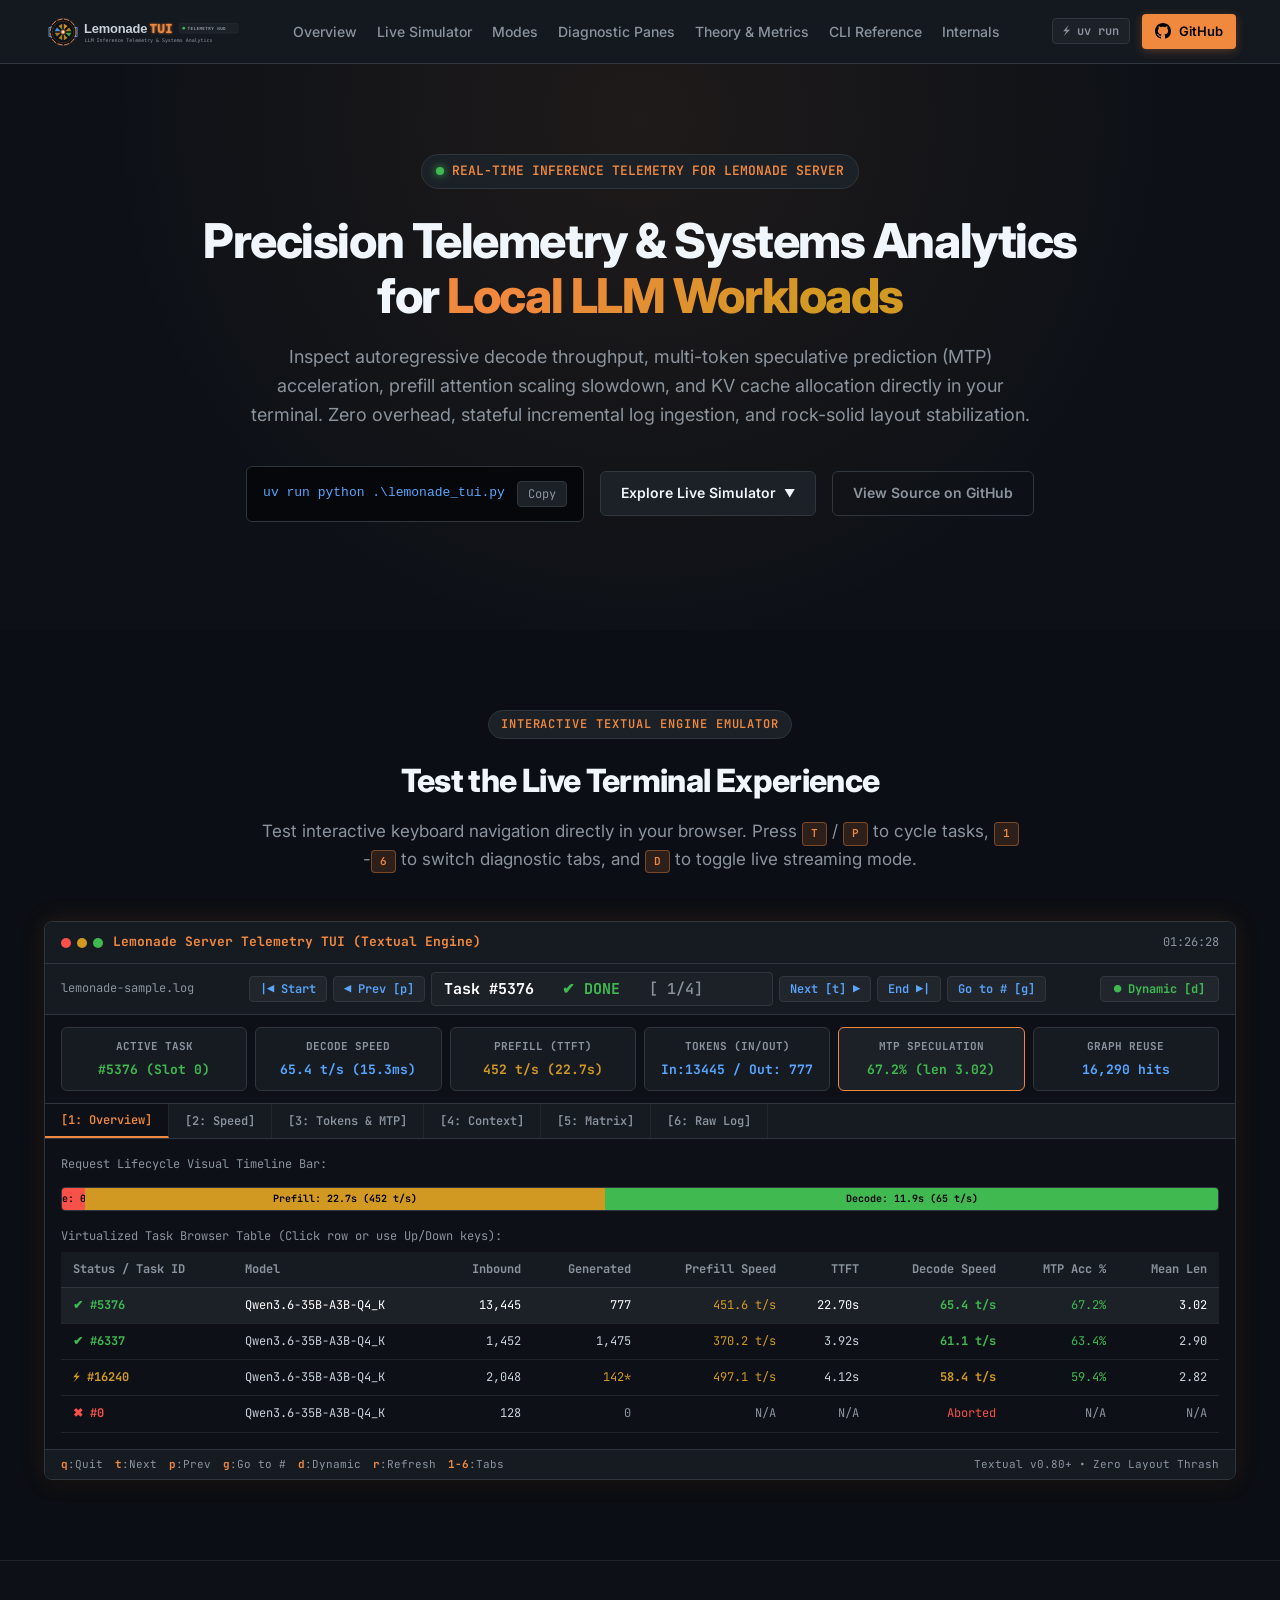
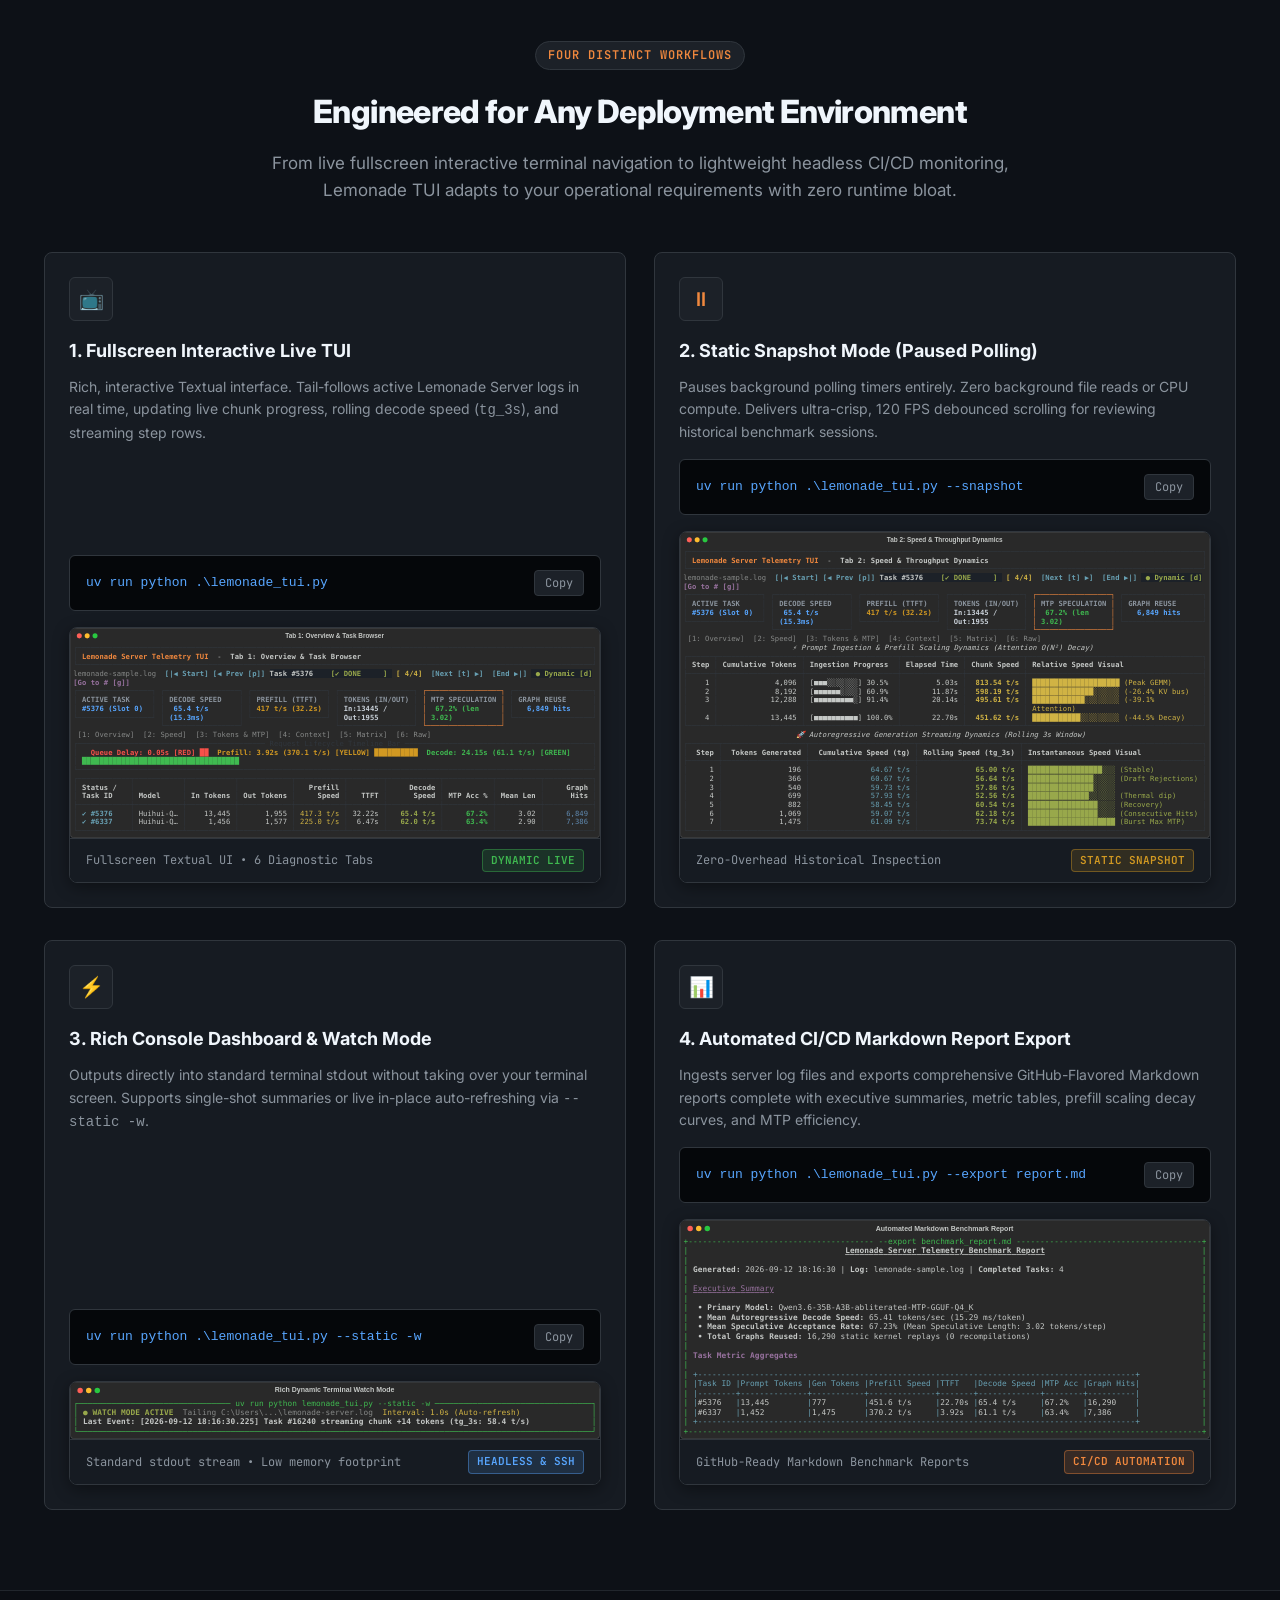
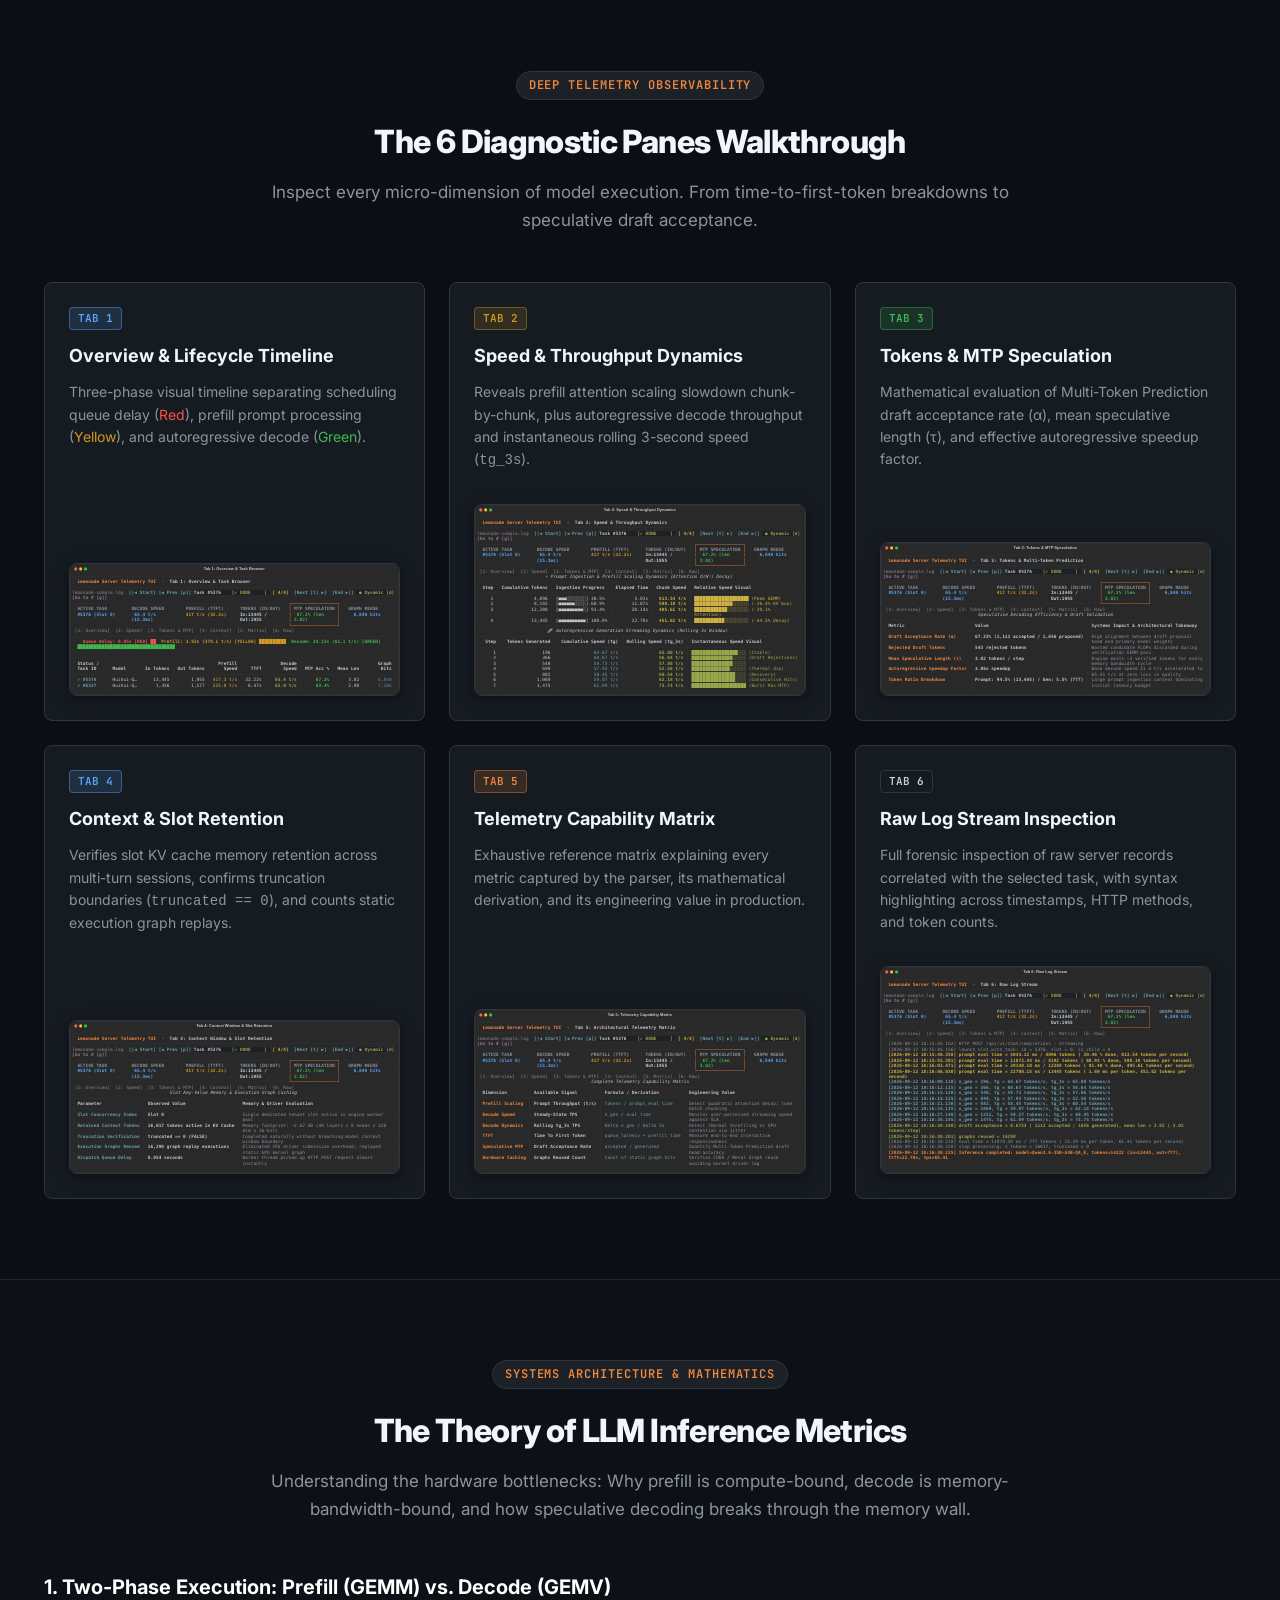
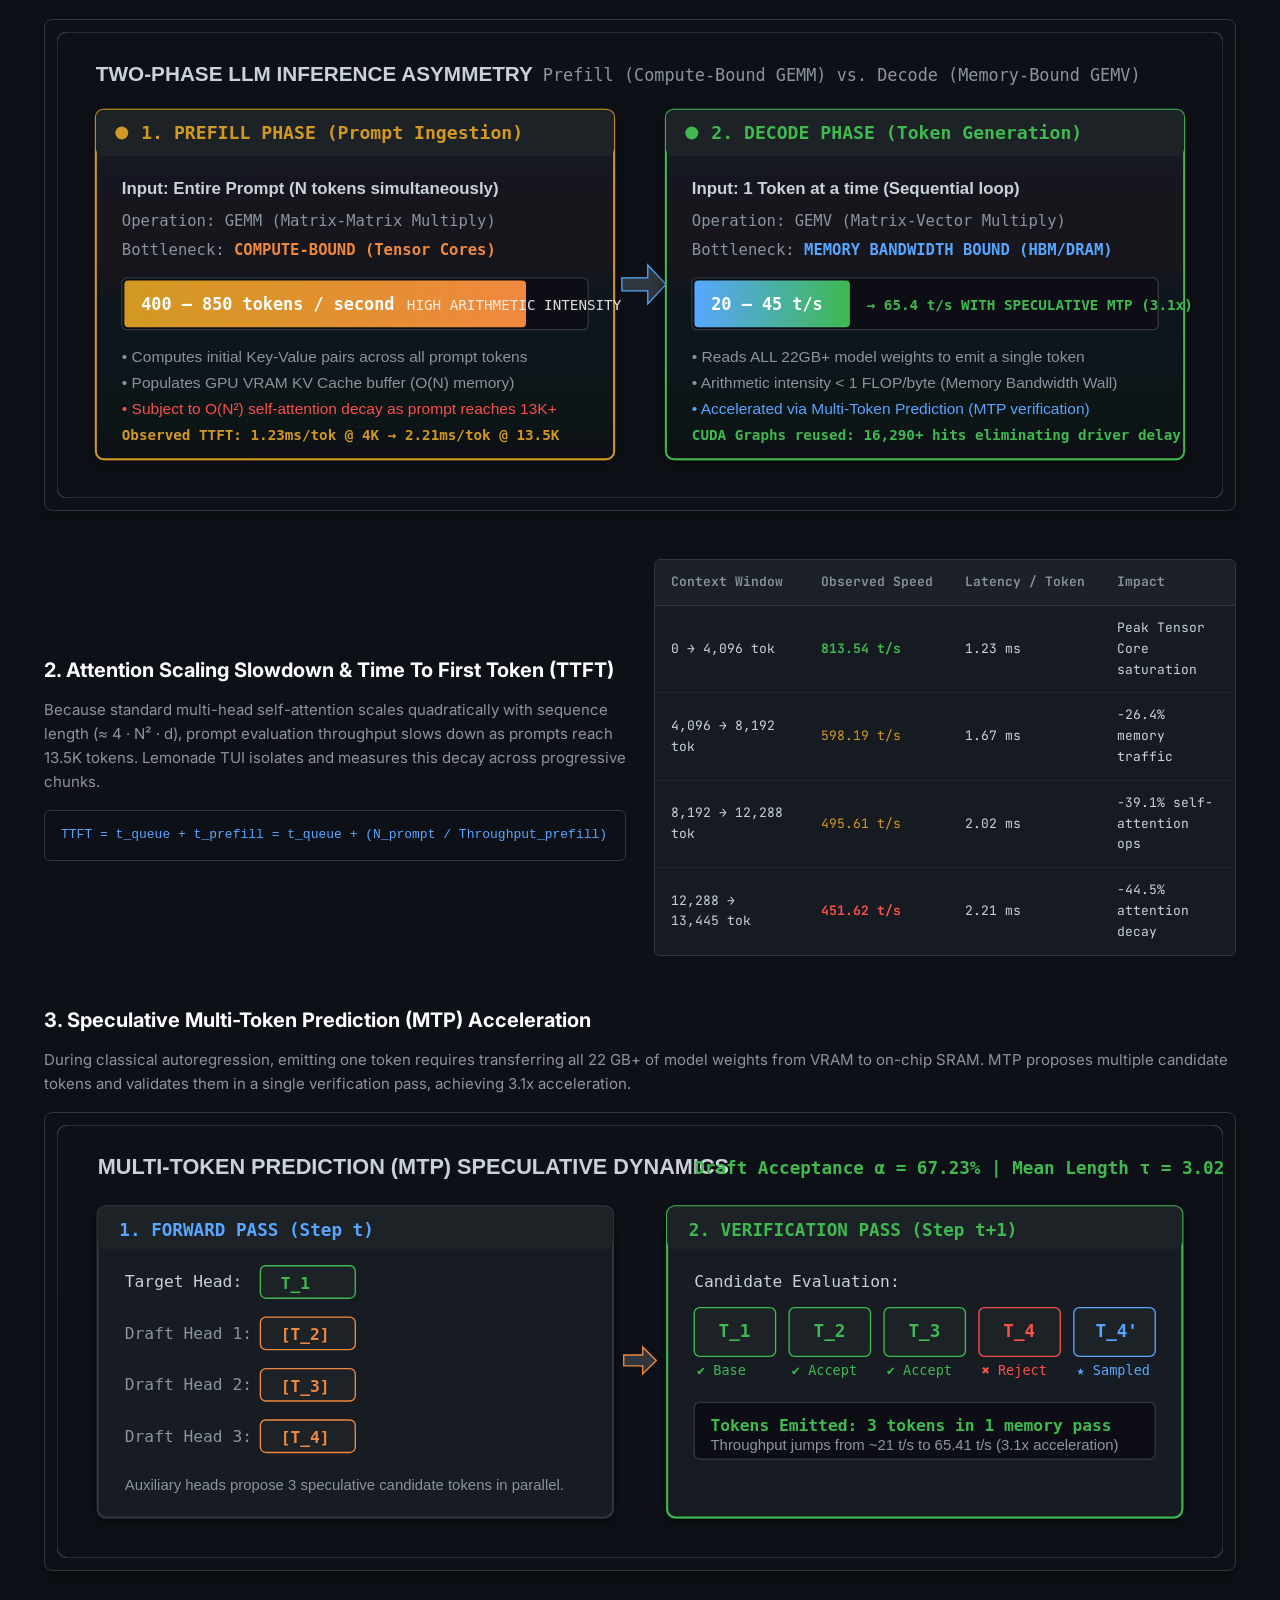
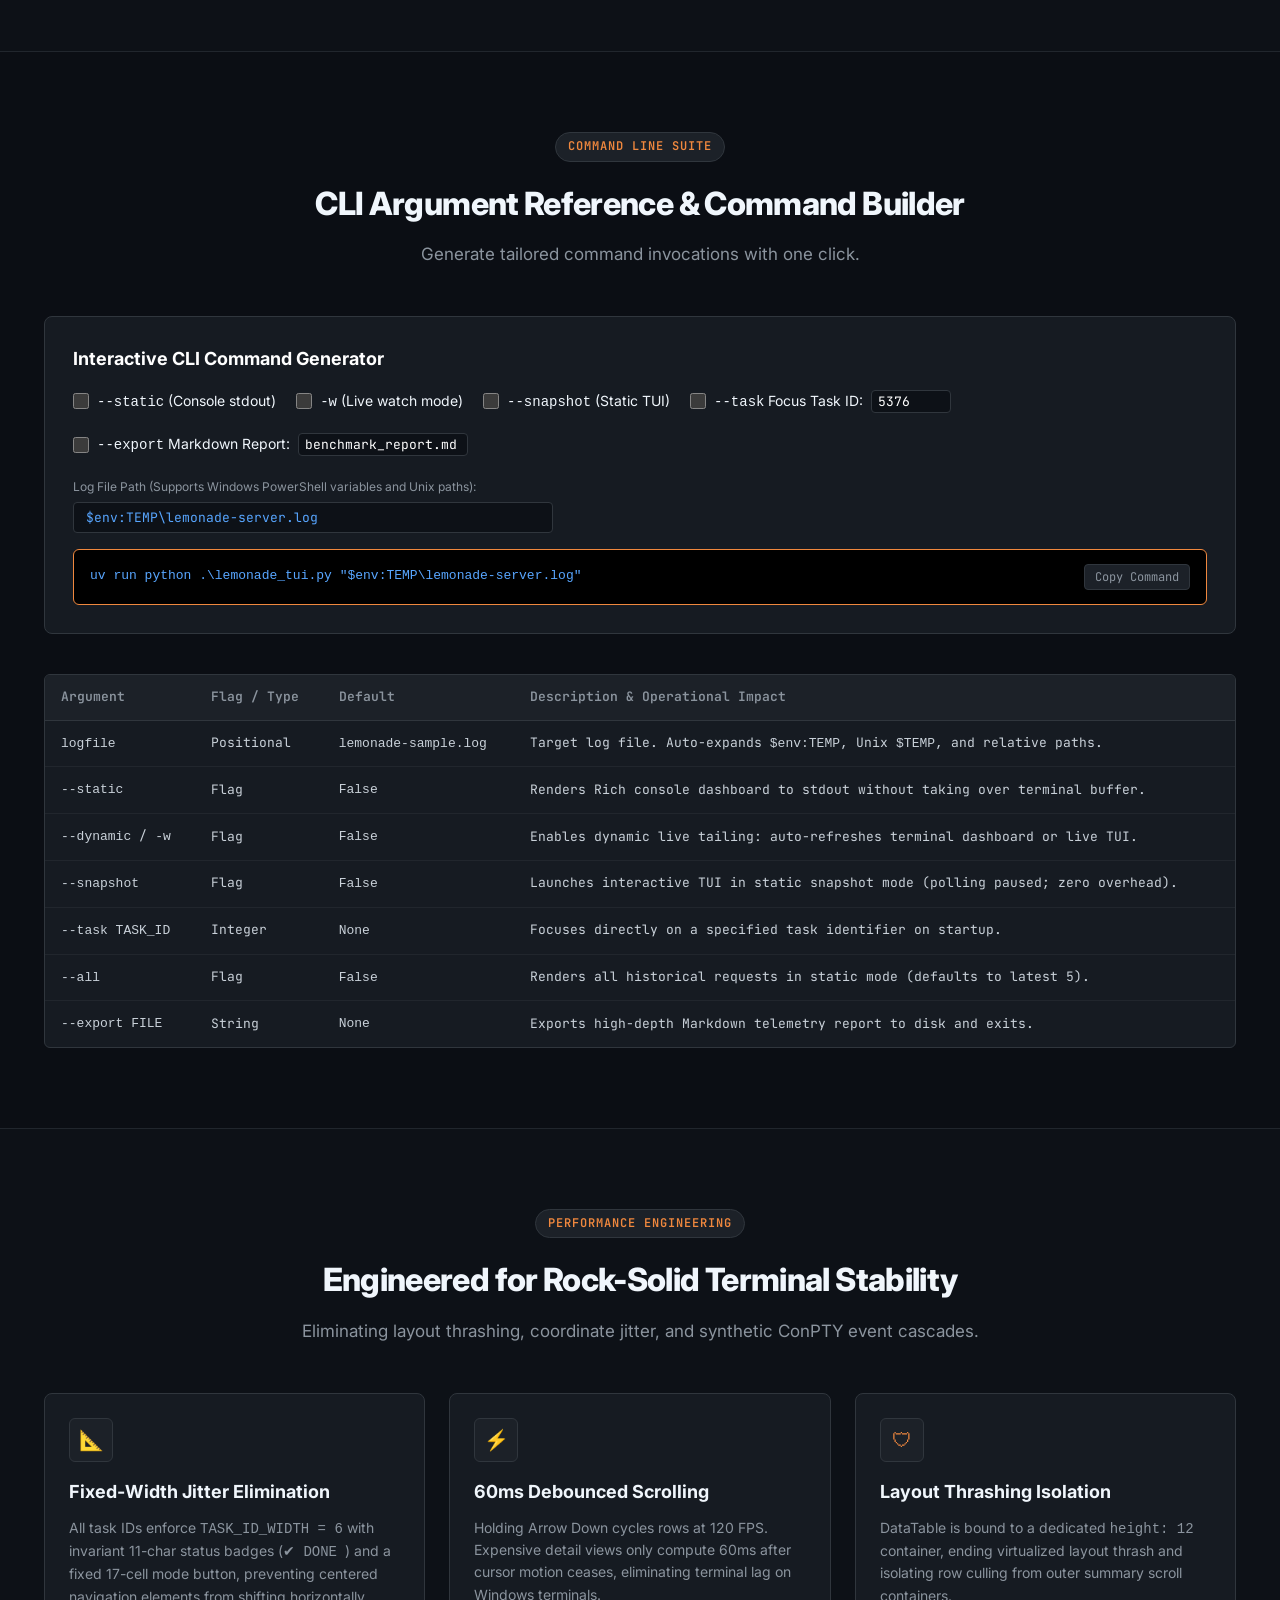
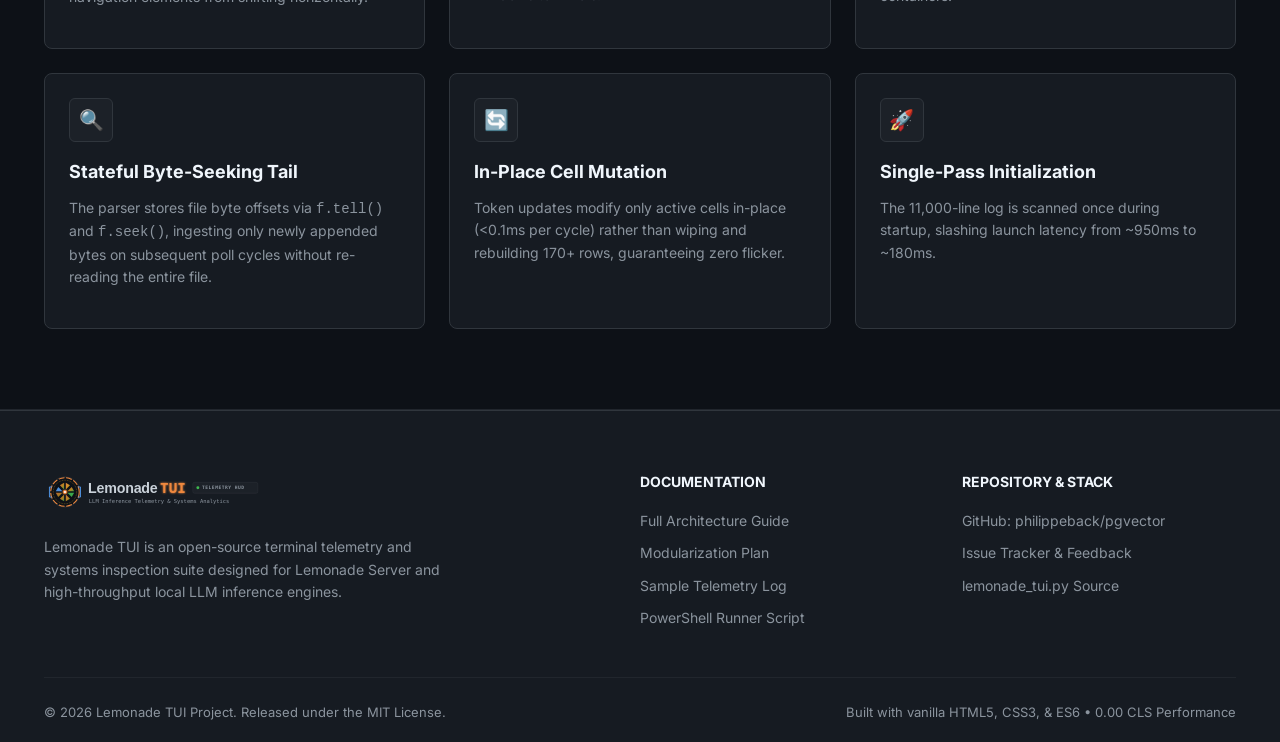
==== website/index.html @ b9d4d471 "feat: initial extraction of Lemonade TUI standalone repository" ====
<!DOCTYPE html>
<html lang="en">
<head>
  <meta charset="UTF-8">
  <meta name="viewport" content="width=device-width, initial-scale=1.0">
  <title>Lemonade TUI | High-Performance Inference Telemetry for Lemonade Server</title>
  <meta name="description" content="Precision LLM inference telemetry, decode throughput monitoring, speculative MTP acceleration, and KV cache analytics for Lemonade Server.">
  <meta property="og:title" content="Lemonade TUI - LLM Inference Telemetry Engine">
  <meta property="og:description" content="Real-time terminal inspection suite for Lemonade Server: decode speed, prefill decay, speculative MTP, and KV cache retention.">
  <meta property="og:type" content="website">
  <meta property="og:image" content="assets/brand/logo-lemonade-tui.svg">
  
  <link rel="icon" type="image/svg+xml" href="assets/brand/logo-icon.svg">
  <link rel="preconnect" href="https://fonts.googleapis.com">
  <link rel="preconnect" href="https://fonts.gstatic.com" crossorigin>
  <link href="https://fonts.googleapis.com/css2?family=Inter:wght@400;500;600;700;800&family=JetBrains+Mono:wght@400;500;600;700;800&display=swap" rel="stylesheet">
  
  <link rel="stylesheet" href="css/tokens.css">
  <link rel="stylesheet" href="css/layout.css">
  <link rel="stylesheet" href="css/components.css">
  <link rel="stylesheet" href="css/terminal-simulator.css">
</head>
<body>

  <!-- Sticky Global Header -->
  <header id="site-header">
    <div class="container header-inner">
      <a href="#overview" class="brand-link" aria-label="Lemonade TUI Home">
        <img src="assets/brand/logo-lemonade-tui.svg" alt="Lemonade TUI Logo" class="brand-logo-img">
      </a>

      <nav aria-label="Main Navigation">
        <ul class="nav-menu">
          <li><a href="#overview" class="nav-link">Overview</a></li>
          <li><a href="#tui-simulator" class="nav-link">Live Simulator</a></li>
          <li><a href="#modes" class="nav-link">Modes</a></li>
          <li><a href="#panes" class="nav-link">Diagnostic Panes</a></li>
          <li><a href="#metrics-theory" class="nav-link">Theory &amp; Metrics</a></li>
          <li><a href="#cli-reference" class="nav-link">CLI Reference</a></li>
          <li><a href="#internals" class="nav-link">Internals</a></li>
        </ul>
      </nav>

      <div class="header-actions">
        <button class="btn btn-secondary btn-sm btn-copy" data-clipboard-text="uv run python .\lemonade_tui.py" title="Copy launch command">
          <span>⚡ uv run</span>
        </button>
        <a href="https://github.com/philippeback/pgvector" target="_blank" rel="noopener noreferrer" class="btn btn-primary btn-sm" id="btn-github-nav">
          <svg height="16" width="16" viewBox="0 0 16 16" fill="currentColor">
            <path d="M8 0C3.58 0 0 3.58 0 8c0 3.54 2.29 6.53 5.47 7.59.4.07.55-.17.55-.38 0-.19-.01-.82-.01-1.49-2.01.37-2.53-.49-2.69-.94-.09-.23-.48-.94-.82-1.13-.28-.15-.68-.52-.01-.53.63-.01 1.08.58 1.23.82.72 1.21 1.87.87 2.33.66.07-.52.28-.87.51-1.07-1.78-.2-3.64-.89-3.64-3.95 0-.87.31-1.59.82-2.15-.08-.2-.36-1.02.08-2.12 0 0 .67-.21 2.2.82.64-.18 1.32-.27 2-.27.68 0 1.36.09 2 .27 1.53-1.04 2.2-.82 2.2-.82.44 1.1.16 1.92.08 2.12.51.56.82 1.27.82 2.15 0 3.07-1.87 3.75-3.65 3.95.29.25.54.73.54 1.48 0 1.07-.01 1.93-.01 2.2 0 .21.15.46.55.38A8.013 8.013 0 0016 8c0-4.42-3.58-8-8-8z"/>
          </svg>
          <span>GitHub</span>
        </a>
      </div>
    </div>
  </header>

  <!-- Hero Section -->
  <section class="hero-section" id="overview">
    <div class="container">
      <div class="hero-badge">
        <span class="hero-pulse"></span>
        <span>REAL-TIME INFERENCE TELEMETRY FOR LEMONADE SERVER</span>
      </div>
      
      <h1 class="hero-headline">
        Precision Telemetry &amp; Systems Analytics for <span>Local LLM Workloads</span>
      </h1>
      
      <p class="hero-subhead">
        Inspect autoregressive decode throughput, multi-token speculative prediction (MTP) acceleration, 
        prefill attention scaling slowdown, and KV cache allocation directly in your terminal. 
        Zero overhead, stateful incremental log ingestion, and rock-solid layout stabilization.
      </p>

      <div class="hero-actions">
        <div class="code-box" style="margin: 0;">
          <code>uv run python .\lemonade_tui.py</code>
          <button class="btn-copy" data-clipboard-text="uv run python .\lemonade_tui.py" aria-label="Copy Command">
            Copy
          </button>
        </div>
        <a href="#tui-simulator" class="btn btn-secondary">
          <span>Explore Live Simulator</span>
          <span style="font-size: 11px;">▼</span>
        </a>
        <a href="https://github.com/philippeback/pgvector" target="_blank" rel="noopener noreferrer" class="btn btn-ghost">
          <span>View Source on GitHub</span>
        </a>
      </div>
    </div>
  </section>

  <!-- Interactive Terminal Simulator Section -->
  <section class="section section-alt" id="tui-simulator">
    <div class="container">
      <div class="section-header">
        <span class="section-badge">INTERACTIVE TEXTUAL ENGINE EMULATOR</span>
        <h2 class="section-title">Test the Live Terminal Experience</h2>
        <p class="section-lead">
          Test interactive keyboard navigation directly in your browser. 
          Press <kbd class="badge badge-orange">t</kbd> / <kbd class="badge badge-orange">p</kbd> to cycle tasks, 
          <kbd class="badge badge-orange">1</kbd>-<kbd class="badge badge-orange">6</kbd> to switch diagnostic tabs, 
          and <kbd class="badge badge-orange">d</kbd> to toggle live streaming mode.
        </p>
      </div>

      <!-- Simulated TUI Container -->
      <div class="tui-window">
        <!-- Window Chrome -->
        <div class="tui-header">
          <div class="tui-title-area">
            <div class="tui-traffic-lights">
              <span class="tui-dot red"></span>
              <span class="tui-dot yellow"></span>
              <span class="tui-dot green"></span>
            </div>
            <span class="tui-header-title">Lemonade Server Telemetry TUI (Textual Engine)</span>
          </div>
          <span class="tui-header-clock" id="sim-clock">18:16:30</span>
        </div>

        <!-- Task Bar (#task-bar) -->
        <div class="tui-task-bar">
          <span class="tui-log-name">lemonade-sample.log</span>
          
          <div class="tui-task-controls">
            <button class="tui-btn" id="sim-btn-first" title="First Task [Home]">|◀ Start</button>
            <button class="tui-btn" id="sim-btn-prev" title="Previous Task [p]">◀ Prev [p]</button>
            
            <div class="tui-banner-label">
              <span class="tui-task-id-str" id="sim-task-id">Task #5376  </span>
              <span class="tui-task-status-badge tui-status-done" id="sim-task-status">✔ DONE     </span>
              <span class="tui-counter" id="sim-counter">[ 1/ 4]</span>
            </div>

            <button class="tui-btn" id="sim-btn-next" title="Next Task [t]">Next [t] ▶</button>
            <button class="tui-btn" id="sim-btn-end" title="Last Task [End]">End ▶|</button>
            <button class="tui-btn" id="sim-btn-goto" title="Jump to Task # [g]">Go to # [g]</button>
          </div>

          <button class="tui-btn tui-btn-mode" id="sim-btn-dynamic" title="Toggle Live Streaming vs Snapshot [d]">
            ● Dynamic [d]
          </button>
        </div>

        <!-- 6 Invariant HUD KPI Ribbon Cards (#kpi-strip) -->
        <div class="tui-kpi-strip">
          <div class="tui-kpi-card">
            <span class="tui-kpi-title">ACTIVE TASK</span>
            <span class="tui-kpi-val" id="sim-val-task">#5376 (Slot 0)</span>
          </div>
          <div class="tui-kpi-card">
            <span class="tui-kpi-title">DECODE SPEED</span>
            <span class="tui-kpi-val" id="sim-val-decode">65.4 t/s (15.3ms)</span>
          </div>
          <div class="tui-kpi-card">
            <span class="tui-kpi-title">PREFILL (TTFT)</span>
            <span class="tui-kpi-val orange" id="sim-val-prefill">452 t/s (22.7s)</span>
          </div>
          <div class="tui-kpi-card">
            <span class="tui-kpi-title">TOKENS (IN/OUT)</span>
            <span class="tui-kpi-val" id="sim-val-tokens">In:13445 / Out: 777</span>
          </div>
          <div class="tui-kpi-card highlight">
            <span class="tui-kpi-title">MTP SPECULATION</span>
            <span class="tui-kpi-val green" id="sim-val-mtp">67.2% (len 3.02)</span>
          </div>
          <div class="tui-kpi-card">
            <span class="tui-kpi-title">GRAPH REUSE</span>
            <span class="tui-kpi-val" id="sim-val-graph">16,290 hits</span>
          </div>
        </div>

        <!-- Diagnostic Tabs Header -->
        <div class="tui-tabs-bar">
          <button class="tui-tab-btn active" data-tab="1">[1: Overview]</button>
          <button class="tui-tab-btn" data-tab="2">[2: Speed]</button>
          <button class="tui-tab-btn" data-tab="3">[3: Tokens &amp; MTP]</button>
          <button class="tui-tab-btn" data-tab="4">[4: Context]</button>
          <button class="tui-tab-btn" data-tab="5">[5: Matrix]</button>
          <button class="tui-tab-btn" data-tab="6">[6: Raw Log]</button>
        </div>

        <!-- Tab Content Panes -->
        <div class="tui-content-area">
          
          <!-- Pane 1: Overview -->
          <div class="tui-pane active" data-tab="1">
            <div style="font-size: 12px; color: #8b949e; margin-bottom: 6px;">Request Lifecycle Visual Timeline Bar:</div>
            <div class="tui-timeline-bar">
              <div class="tui-bar-segment tui-bar-queue" id="sim-bar-q" style="width: 5%;">Queue: 0.05s</div>
              <div class="tui-bar-segment tui-bar-prefill" id="sim-bar-p" style="width: 45%;">Prefill: 22.7s (452 t/s)</div>
              <div class="tui-bar-segment tui-bar-decode" id="sim-bar-d" style="width: 50%;">Decode: 11.9s (65 t/s)</div>
            </div>

            <div style="font-size: 12px; color: #8b949e; margin-bottom: 6px;">Virtualized Task Browser Table (Click row or use Up/Down keys):</div>
            <table class="tui-table">
              <thead>
                <tr>
                  <th>Status / Task ID</th>
                  <th>Model</th>
                  <th style="text-align: right;">Inbound</th>
                  <th style="text-align: right;">Generated</th>
                  <th style="text-align: right;">Prefill Speed</th>
                  <th style="text-align: right;">TTFT</th>
                  <th style="text-align: right;">Decode Speed</th>
                  <th style="text-align: right;">MTP Acc %</th>
                  <th style="text-align: right;">Mean Len</th>
                </tr>
              </thead>
              <tbody id="sim-task-rows">
                <tr class="selected">
                  <td style="color: #3fb950; font-weight: 700;">✔ #5376</td>
                  <td>Qwen3.6-35B-A3B-Q4_K</td>
                  <td style="text-align: right;">13,445</td>
                  <td style="text-align: right;">777</td>
                  <td style="text-align: right; color: #d29922;">451.6 t/s</td>
                  <td style="text-align: right;">22.70s</td>
                  <td style="text-align: right; color: #3fb950; font-weight: 700;">65.4 t/s</td>
                  <td style="text-align: right; color: #3fb950;">67.2%</td>
                  <td style="text-align: right;">3.02</td>
                </tr>
                <tr>
                  <td style="color: #3fb950; font-weight: 700;">✔ #6337</td>
                  <td>Qwen3.6-35B-A3B-Q4_K</td>
                  <td style="text-align: right;">1,452</td>
                  <td style="text-align: right;">1,475</td>
                  <td style="text-align: right; color: #d29922;">370.2 t/s</td>
                  <td style="text-align: right;">3.92s</td>
                  <td style="text-align: right; color: #3fb950; font-weight: 700;">61.1 t/s</td>
                  <td style="text-align: right; color: #3fb950;">63.4%</td>
                  <td style="text-align: right;">2.90</td>
                </tr>
                <tr>
                  <td style="color: #d29922; font-weight: 700;">⚡ #16240</td>
                  <td>Qwen3.6-35B-A3B-Q4_K</td>
                  <td style="text-align: right;">2,048</td>
                  <td style="text-align: right; color: #d29922;">142*</td>
                  <td style="text-align: right; color: #d29922;">497.1 t/s</td>
                  <td style="text-align: right;">4.12s</td>
                  <td style="text-align: right; color: #d29922; font-weight: 700;">58.4 t/s</td>
                  <td style="text-align: right; color: #3fb950;">59.4%</td>
                  <td style="text-align: right;">2.82</td>
                </tr>
                <tr>
                  <td style="color: #f85149; font-weight: 700;">✖ #0</td>
                  <td>Qwen3.6-35B-A3B-Q4_K</td>
                  <td style="text-align: right;">128</td>
                  <td style="text-align: right; color: #8b949e;">0</td>
                  <td style="text-align: right; color: #8b949e;">N/A</td>
                  <td style="text-align: right; color: #8b949e;">N/A</td>
                  <td style="text-align: right; color: #f85149;">Aborted</td>
                  <td style="text-align: right; color: #8b949e;">N/A</td>
                  <td style="text-align: right; color: #8b949e;">N/A</td>
                </tr>
              </tbody>
            </table>
          </div>

          <!-- Pane 2: Speed -->
          <div class="tui-pane" data-tab="2">
            <div style="font-size: 13px; font-weight: 700; color: #d29922; margin-bottom: 8px;">⚡ Prompt Ingestion &amp; Attention Scaling Degradation:</div>
            <table class="tui-table" style="margin-bottom: 16px;">
              <thead>
                <tr>
                  <th>Context Boundary</th>
                  <th>Cumulative Tokens</th>
                  <th>Ingestion Speed</th>
                  <th>Latency / Token</th>
                  <th>Scaling Visual</th>
                </tr>
              </thead>
              <tbody>
                <tr>
                  <td>Step 1 (0 → 4K)</td>
                  <td>4,096</td>
                  <td style="color: #d29922; font-weight: 700;">813.54 t/s</td>
                  <td>1.23 ms/tok</td>
                  <td style="color: #d29922;">████████████████████ (Peak GEMM saturation)</td>
                </tr>
                <tr>
                  <td>Step 2 (4K → 8K)</td>
                  <td>8,192</td>
                  <td style="color: #d29922; font-weight: 700;">598.19 t/s</td>
                  <td>1.67 ms/tok</td>
                  <td style="color: #d29922;">██████████████░░░░░░ (-26.4% KV cache traffic)</td>
                </tr>
                <tr>
                  <td>Step 3 (8K → 12K)</td>
                  <td>12,288</td>
                  <td style="color: #d29922; font-weight: 700;">495.61 t/s</td>
                  <td>2.02 ms/tok</td>
                  <td style="color: #d29922;">████████████░░░░░░░░ (-39.1% Self-Attention)</td>
                </tr>
                <tr>
                  <td>Step 4 (12K → 13.5K)</td>
                  <td>13,445</td>
                  <td style="color: #d29922; font-weight: 700;">451.62 t/s</td>
                  <td>2.21 ms/tok</td>
                  <td style="color: #d29922;">███████████░░░░░░░░░ (-44.5% Context Decay)</td>
                </tr>
              </tbody>
            </table>
            <div style="font-size: 13px; font-weight: 700; color: #3fb950; margin-bottom: 8px;">🚀 Autoregressive Decode Streaming (Rolling tg_3s Window):</div>
            <div style="font-size: 12px; color: #8b949e;">Rolling 3-second generation speed oscillates between 52 t/s (draft rejections) and 74 t/s (burst MTP hits).</div>
          </div>

          <!-- Pane 3: Tokens & MTP -->
          <div class="tui-pane" data-tab="3">
            <div class="grid-2">
              <div style="background: #161b22; padding: 16px; border-radius: 6px; border: 1px solid #30363d;">
                <div style="color: #8b949e; font-size: 11px; font-weight: 700; text-transform: uppercase;">Prompt vs. Generation Allocation</div>
                <div style="font-size: 20px; font-weight: 800; color: #c9d1d9; margin: 8px 0;" id="sim-tok-prompt">13,445 prompt tokens</div>
                <div style="font-size: 14px; color: #58a6ff;" id="sim-tok-gen">777 generated tokens</div>
                <div style="font-size: 12px; color: #8b949e; margin-top: 8px;">Ratio: 94.5% prompt context / 5.5% completion output</div>
              </div>
              <div style="background: #161b22; padding: 16px; border-radius: 6px; border: 1px solid #f0883e;">
                <div style="color: #f0883e; font-size: 11px; font-weight: 700; text-transform: uppercase;">Speculative Draft Acceptance Rate</div>
                <div style="font-size: 24px; font-weight: 800; color: #3fb950; margin: 6px 0;" id="sim-tok-accept">67.2%</div>
                <div style="font-size: 14px; color: #c9d1d9; font-weight: 600;" id="sim-tok-speedup">~3.02x Acceleration</div>
                <div style="font-size: 12px; color: #8b949e; margin-top: 6px;">Single memory bandwidth pass emits 3 verified tokens</div>
              </div>
            </div>
          </div>

          <!-- Pane 4: Context -->
          <div class="tui-pane" data-tab="4">
            <table class="tui-table">
              <tbody>
                <tr>
                  <td style="color: #8b949e; width: 220px;">Retained KV Cache Tokens</td>
                  <td style="color: #ffffff; font-weight: 700;" id="sim-ctx-tokens">16,017 tokens</td>
                  <td style="color: #8b949e;">~2.62 GB allocated in VRAM for instant subsequent prompt turn</td>
                </tr>
                <tr>
                  <td style="color: #8b949e;">Context Truncation Status</td>
                  <td style="color: #3fb950; font-weight: 700;">truncated == 0</td>
                  <td style="color: #8b949e;">Request completed within context window limit (No output clipping)</td>
                </tr>
                <tr>
                  <td style="color: #8b949e;">CUDA Execution Graphs Reused</td>
                  <td style="color: #58a6ff; font-weight: 700;" id="sim-ctx-graphs">16,290 hits</td>
                  <td style="color: #8b949e;">Eliminated CPU driver submission delays; replayed pre-compiled GPU graph</td>
                </tr>
                <tr>
                  <td style="color: #8b949e;">Dispatch Queue Scheduling Delay</td>
                  <td style="color: #f0883e; font-weight: 700;" id="sim-ctx-queue">0.054s</td>
                  <td style="color: #8b949e;">Worker thread immediately picked up HTTP request without backlog delay</td>
                </tr>
              </tbody>
            </table>
          </div>

          <!-- Pane 5: Capability Matrix -->
          <div class="tui-pane" data-tab="5">
            <div style="font-size: 12px; color: #8b949e; margin-bottom: 8px;">Exhaustive Architectural Telemetry Mapping:</div>
            <table class="tui-table">
              <thead>
                <tr>
                  <th>Signal Dimension</th>
                  <th>Metric Name</th>
                  <th>Derivation Formula</th>
                  <th>Systems Value</th>
                </tr>
              </thead>
              <tbody>
                <tr>
                  <td style="color: #f0883e; font-weight: 700;">Prefill Scaling</td>
                  <td>Prompt Throughput (t/s)</td>
                  <td><code>tokens / prompt_eval_time</code></td>
                  <td>Detect quadratic attention decay; tune batch chunking</td>
                </tr>
                <tr>
                  <td style="color: #58a6ff; font-weight: 700;">Decode Speed</td>
                  <td>Steady-State TPS</td>
                  <td><code>n_gen / eval_time</code></td>
                  <td>Monitor user-perceived streaming speed against SLA</td>
                </tr>
                <tr>
                  <td style="color: #3fb950; font-weight: 700;">Speculative MTP</td>
                  <td>Draft Acceptance Rate</td>
                  <td><code>accepted / generated</code></td>
                  <td>Quantify Multi-Token Prediction draft head accuracy</td>
                </tr>
                <tr>
                  <td style="color: #bc8cff; font-weight: 700;">Hardware Graph</td>
                  <td>Graphs Reused Count</td>
                  <td><code>graphs reused = N</code></td>
                  <td>Verify static CUDA / Metal graph replay avoiding kernel driver lag</td>
                </tr>
              </tbody>
            </table>
          </div>

          <!-- Pane 6: Raw Log -->
          <div class="tui-pane" data-tab="6">
            <pre class="tui-raw-log" id="sim-raw-log">Loading raw correlated records...</pre>
          </div>

        </div>

        <!-- Terminal Status Footer -->
        <div class="tui-footer">
          <div class="tui-keys-strip">
            <span><span class="tui-key-badge">q</span>:Quit</span>
            <span><span class="tui-key-badge">t</span>:Next</span>
            <span><span class="tui-key-badge">p</span>:Prev</span>
            <span><span class="tui-key-badge">g</span>:Go to #</span>
            <span><span class="tui-key-badge">d</span>:Dynamic</span>
            <span><span class="tui-key-badge">r</span>:Refresh</span>
            <span><span class="tui-key-badge">1-6</span>:Tabs</span>
          </div>
          <span>Textual v0.80+ • Zero Layout Thrash</span>
        </div>

        <!-- Jump to Task Modal Dialog (#sim-jump-modal) -->
        <div class="tui-modal-overlay" id="sim-jump-modal">
          <div class="tui-modal-box">
            <div style="font-weight: 700; color: #f0883e; margin-bottom: 4px;">Jump to Task ID</div>
            <div style="font-size: 11px; color: #8b949e;">Available: 0, 5376, 6337, 16240</div>
            <input type="number" class="tui-modal-input" id="sim-jump-input" placeholder="e.g. 5376">
            <div style="display: flex; gap: 8px; justify-content: center;">
              <button class="btn btn-primary btn-sm" id="sim-modal-submit">Jump [Enter]</button>
              <button class="btn btn-ghost btn-sm" id="sim-modal-cancel">Cancel [Esc]</button>
            </div>
          </div>
        </div>

      </div>
    </div>
  </section>

  <!-- Execution Modes Section -->
  <section class="section" id="modes">
    <div class="container">
      <div class="section-header">
        <span class="section-badge">FOUR DISTINCT WORKFLOWS</span>
        <h2 class="section-title">Engineered for Any Deployment Environment</h2>
        <p class="section-lead">
          From live fullscreen interactive terminal navigation to lightweight headless CI/CD monitoring, 
          Lemonade TUI adapts to your operational requirements with zero runtime bloat.
        </p>
      </div>

      <div class="grid-2" style="margin-bottom: 32px;">
        
        <!-- Mode 1: Interactive Live TUI -->
        <div class="feature-card">
          <div class="card-icon">📺</div>
          <h3 class="card-title">1. Fullscreen Interactive Live TUI</h3>
          <p class="card-text">
            Rich, interactive Textual interface. Tail-follows active Lemonade Server logs in real time, 
            updating live chunk progress, rolling decode speed (<code>tg_3s</code>), and streaming step rows.
          </p>
          <div class="code-box">
            <code>uv run python .\lemonade_tui.py</code>
            <button class="btn-copy" data-clipboard-text="uv run python .\lemonade_tui.py">Copy</button>
          </div>
          <div class="screenshot-preview">
            <img src="assets/screenshots/tui-tab1-overview.svg" alt="Tab 1 Overview Screenshot" loading="lazy">
            <div class="screenshot-caption">
              <span>Fullscreen Textual UI • 6 Diagnostic Tabs</span>
              <span class="badge badge-green">Dynamic Live</span>
            </div>
          </div>
        </div>

        <!-- Mode 2: Static Snapshot TUI -->
        <div class="feature-card">
          <div class="card-icon">⏸</div>
          <h3 class="card-title">2. Static Snapshot Mode (Paused Polling)</h3>
          <p class="card-text">
            Pauses background polling timers entirely. Zero background file reads or CPU compute. 
            Delivers ultra-crisp, 120 FPS debounced scrolling for reviewing historical benchmark sessions.
          </p>
          <div class="code-box">
            <code>uv run python .\lemonade_tui.py --snapshot</code>
            <button class="btn-copy" data-clipboard-text="uv run python .\lemonade_tui.py --snapshot">Copy</button>
          </div>
          <div class="screenshot-preview">
            <img src="assets/screenshots/tui-tab2-speed.svg" alt="Tab 2 Speed Screenshot" loading="lazy">
            <div class="screenshot-caption">
              <span>Zero-Overhead Historical Inspection</span>
              <span class="badge badge-yellow">Static Snapshot</span>
            </div>
          </div>
        </div>

      </div>

      <div class="grid-2">
        
        <!-- Mode 3: Rich Console Dashboard & Watch Mode -->
        <div class="feature-card">
          <div class="card-icon">⚡</div>
          <h3 class="card-title">3. Rich Console Dashboard &amp; Watch Mode</h3>
          <p class="card-text">
            Outputs directly into standard terminal stdout without taking over your terminal screen. 
            Supports single-shot summaries or live in-place auto-refreshing via <code>--static -w</code>.
          </p>
          <div class="code-box">
            <code>uv run python .\lemonade_tui.py --static -w</code>
            <button class="btn-copy" data-clipboard-text="uv run python .\lemonade_tui.py --static -w">Copy</button>
          </div>
          <div class="screenshot-preview">
            <img src="assets/screenshots/mode-rich-watch.svg" alt="Rich Live Watch Mode Screenshot" loading="lazy">
            <div class="screenshot-caption">
              <span>Standard stdout stream • Low memory footprint</span>
              <span class="badge badge-blue">Headless &amp; SSH</span>
            </div>
          </div>
        </div>

        <!-- Mode 4: Automated CI/CD Markdown Export -->
        <div class="feature-card">
          <div class="card-icon">📊</div>
          <h3 class="card-title">4. Automated CI/CD Markdown Report Export</h3>
          <p class="card-text">
            Ingests server log files and exports comprehensive GitHub-Flavored Markdown reports complete 
            with executive summaries, metric tables, prefill scaling decay curves, and MTP efficiency.
          </p>
          <div class="code-box">
            <code>uv run python .\lemonade_tui.py --export report.md</code>
            <button class="btn-copy" data-clipboard-text="uv run python .\lemonade_tui.py --export report.md">Copy</button>
          </div>
          <div class="screenshot-preview">
            <img src="assets/screenshots/report-export.svg" alt="Markdown Report Preview" loading="lazy">
            <div class="screenshot-caption">
              <span>GitHub-Ready Markdown Benchmark Reports</span>
              <span class="badge badge-orange">CI/CD Automation</span>
            </div>
          </div>
        </div>

      </div>
    </div>
  </section>

  <!-- Diagnostic Panes Deep-Dive Section -->
  <section class="section section-alt" id="panes">
    <div class="container">
      <div class="section-header">
        <span class="section-badge">DEEP TELEMETRY OBSERVABILITY</span>
        <h2 class="section-title">The 6 Diagnostic Panes Walkthrough</h2>
        <p class="section-lead">
          Inspect every micro-dimension of model execution. From time-to-first-token breakdowns to speculative draft acceptance.
        </p>
      </div>

      <div class="grid-3" style="gap: 24px;">
        
        <!-- Tab 1 -->
        <div class="feature-card">
          <span class="badge badge-blue" style="align-self: flex-start; margin-bottom: 12px;">TAB 1</span>
          <h3 class="card-title">Overview &amp; Lifecycle Timeline</h3>
          <p class="card-text">
            Three-phase visual timeline separating scheduling queue delay (<span style="color: #f85149;">Red</span>), 
            prefill prompt processing (<span style="color: #d29922;">Yellow</span>), and autoregressive decode (<span style="color: #3fb950;">Green</span>).
          </p>
          <div class="screenshot-preview">
            <img src="assets/screenshots/tui-tab1-overview.svg" alt="Overview Tab Screenshot" loading="lazy">
          </div>
        </div>

        <!-- Tab 2 -->
        <div class="feature-card">
          <span class="badge badge-yellow" style="align-self: flex-start; margin-bottom: 12px;">TAB 2</span>
          <h3 class="card-title">Speed &amp; Throughput Dynamics</h3>
          <p class="card-text">
            Reveals prefill attention scaling slowdown chunk-by-chunk, plus autoregressive decode throughput 
            and instantaneous rolling 3-second speed (<code>tg_3s</code>).
          </p>
          <div class="screenshot-preview">
            <img src="assets/screenshots/tui-tab2-speed.svg" alt="Speed Tab Screenshot" loading="lazy">
          </div>
        </div>

        <!-- Tab 3 -->
        <div class="feature-card">
          <span class="badge badge-green" style="align-self: flex-start; margin-bottom: 12px;">TAB 3</span>
          <h3 class="card-title">Tokens &amp; MTP Speculation</h3>
          <p class="card-text">
            Mathematical evaluation of Multi-Token Prediction draft acceptance rate (&alpha;), 
            mean speculative length (&tau;), and effective autoregressive speedup factor.
          </p>
          <div class="screenshot-preview">
            <img src="assets/screenshots/tui-tab3-tokens.svg" alt="Tokens Tab Screenshot" loading="lazy">
          </div>
        </div>

        <!-- Tab 4 -->
        <div class="feature-card">
          <span class="badge badge-blue" style="align-self: flex-start; margin-bottom: 12px;">TAB 4</span>
          <h3 class="card-title">Context &amp; Slot Retention</h3>
          <p class="card-text">
            Verifies slot KV cache memory retention across multi-turn sessions, confirms 
            truncation boundaries (<code>truncated == 0</code>), and counts static execution graph replays.
          </p>
          <div class="screenshot-preview">
            <img src="assets/screenshots/tui-tab4-context.svg" alt="Context Tab Screenshot" loading="lazy">
          </div>
        </div>

        <!-- Tab 5 -->
        <div class="feature-card">
          <span class="badge badge-orange" style="align-self: flex-start; margin-bottom: 12px;">TAB 5</span>
          <h3 class="card-title">Telemetry Capability Matrix</h3>
          <p class="card-text">
            Exhaustive reference matrix explaining every metric captured by the parser, 
            its mathematical derivation, and its engineering value in production.
          </p>
          <div class="screenshot-preview">
            <img src="assets/screenshots/tui-tab5-matrix.svg" alt="Matrix Tab Screenshot" loading="lazy">
          </div>
        </div>

        <!-- Tab 6 -->
        <div class="feature-card">
          <span class="badge badge-ghost" style="align-self: flex-start; margin-bottom: 12px; border: 1px solid #30363d;">TAB 6</span>
          <h3 class="card-title">Raw Log Stream Inspection</h3>
          <p class="card-text">
            Full forensic inspection of raw server records correlated with the selected task, 
            with syntax highlighting across timestamps, HTTP methods, and token counts.
          </p>
          <div class="screenshot-preview">
            <img src="assets/screenshots/tui-tab6-raw.svg" alt="Raw Tab Screenshot" loading="lazy">
          </div>
        </div>

      </div>
    </div>
  </section>

  <!-- Theory of LLM Inference Metrics Section -->
  <section class="section" id="metrics-theory">
    <div class="container">
      <div class="section-header">
        <span class="section-badge">SYSTEMS ARCHITECTURE &amp; MATHEMATICS</span>
        <h2 class="section-title">The Theory of LLM Inference Metrics</h2>
        <p class="section-lead">
          Understanding the hardware bottlenecks: Why prefill is compute-bound, decode is memory-bandwidth-bound, 
          and how speculative decoding breaks through the memory wall.
        </p>
      </div>

      <!-- Diagram 1: Prefill vs Decode -->
      <div style="margin-bottom: 48px;">
        <h3 style="font-size: 20px; font-weight: 700; color: #ffffff; margin-bottom: 12px;">
          1. Two-Phase Execution: Prefill (GEMM) vs. Decode (GEMV)
        </h3>
        <div class="screenshot-preview" style="padding: 12px; background: #0d1117;">
          <img src="assets/diagrams/prefill-decode-flow.svg" alt="Prefill vs Decode Architecture Diagram">
        </div>
      </div>

      <!-- Attention Degradation Table -->
      <div class="grid-2" style="margin-bottom: 48px; align-items: center;">
        <div>
          <h3 style="font-size: 20px; font-weight: 700; color: #ffffff; margin-bottom: 12px;">
            2. Attention Scaling Slowdown &amp; Time To First Token (TTFT)
          </h3>
          <p style="color: var(--color-text-muted); line-height: 1.6; margin-bottom: 16px;">
            Because standard multi-head self-attention scales quadratically with sequence length 
            (&asymp; 4 &middot; N&sup2; &middot; d), prompt evaluation throughput slows down as prompts reach 13.5K tokens. 
            Lemonade TUI isolates and measures this decay across progressive chunks.
          </p>
          <div class="code-box" style="background: #0d1117;">
            <code>TTFT = t_queue + t_prefill = t_queue + (N_prompt / Throughput_prefill)</code>
          </div>
        </div>
        <div class="data-table-wrap">
          <table class="data-table">
            <thead>
              <tr>
                <th>Context Window</th>
                <th>Observed Speed</th>
                <th>Latency / Token</th>
                <th>Impact</th>
              </tr>
            </thead>
            <tbody>
              <tr>
                <td>0 &rarr; 4,096 tok</td>
                <td style="color: #3fb950; font-weight: 700;">813.54 t/s</td>
                <td>1.23 ms</td>
                <td>Peak Tensor Core saturation</td>
              </tr>
              <tr>
                <td>4,096 &rarr; 8,192 tok</td>
                <td style="color: #d29922;">598.19 t/s</td>
                <td>1.67 ms</td>
                <td>-26.4% memory traffic</td>
              </tr>
              <tr>
                <td>8,192 &rarr; 12,288 tok</td>
                <td style="color: #d29922;">495.61 t/s</td>
                <td>2.02 ms</td>
                <td>-39.1% self-attention ops</td>
              </tr>
              <tr>
                <td>12,288 &rarr; 13,445 tok</td>
                <td style="color: #f85149; font-weight: 700;">451.62 t/s</td>
                <td>2.21 ms</td>
                <td>-44.5% attention decay</td>
              </tr>
            </tbody>
          </table>
        </div>
      </div>

      <!-- Diagram 2: MTP Speculation -->
      <div>
        <h3 style="font-size: 20px; font-weight: 700; color: #ffffff; margin-bottom: 12px;">
          3. Speculative Multi-Token Prediction (MTP) Acceleration
        </h3>
        <p style="color: var(--color-text-muted); line-height: 1.6; margin-bottom: 16px;">
          During classical autoregression, emitting one token requires transferring all 22 GB+ of model weights from VRAM to on-chip SRAM. 
          MTP proposes multiple candidate tokens and validates them in a single verification pass, achieving 3.1x acceleration.
        </p>
        <div class="screenshot-preview" style="padding: 12px; background: #0d1117;">
          <img src="assets/diagrams/mtp-speculation.svg" alt="Multi-Token Prediction Diagram">
        </div>
      </div>

    </div>
  </section>

  <!-- CLI Reference & Interactive Builder -->
  <section class="section section-alt" id="cli-reference">
    <div class="container">
      <div class="section-header">
        <span class="section-badge">COMMAND LINE SUITE</span>
        <h2 class="section-title">CLI Argument Reference &amp; Command Builder</h2>
        <p class="section-lead">
          Generate tailored command invocations with one click.
        </p>
      </div>

      <!-- Interactive Command Builder -->
      <div class="builder-box" style="margin-bottom: 40px;">
        <h3 style="font-size: 18px; font-weight: 700; color: #ffffff; margin-bottom: 16px;">
          Interactive CLI Command Generator
        </h3>
        
        <div class="builder-options">
          <label class="builder-checkbox">
            <input type="checkbox" id="opt-static">
            <span><code>--static</code> (Console stdout)</span>
          </label>
          <label class="builder-checkbox">
            <input type="checkbox" id="opt-dynamic">
            <span><code>-w</code> (Live watch mode)</span>
          </label>
          <label class="builder-checkbox">
            <input type="checkbox" id="opt-snapshot">
            <span><code>--snapshot</code> (Static TUI)</span>
          </label>
          <label class="builder-checkbox">
            <input type="checkbox" id="opt-task">
            <span><code>--task</code> Focus Task ID:</span>
            <input type="number" id="val-opt-task" value="5376" style="width: 80px; background: #0d1117; border: 1px solid #30363d; color: #fff; padding: 2px 6px; border-radius: 4px; font-family: var(--font-mono); font-size: 13px;">
          </label>
          <label class="builder-checkbox">
            <input type="checkbox" id="opt-export">
            <span><code>--export</code> Markdown Report:</span>
            <input type="text" id="val-opt-export" value="benchmark_report.md" style="width: 170px; background: #0d1117; border: 1px solid #30363d; color: #fff; padding: 2px 6px; border-radius: 4px; font-family: var(--font-mono); font-size: 13px;">
          </label>
        </div>

        <div style="margin-bottom: 16px;">
          <label style="font-size: 12px; color: #8b949e; display: block; margin-bottom: 6px;">Log File Path (Supports Windows PowerShell variables and Unix paths):</label>
          <input type="text" id="val-opt-log" value="$env:TEMP\lemonade-server.log" style="width: 100%; max-width: 480px; background: #0d1117; border: 1px solid #30363d; color: #58a6ff; padding: 6px 12px; border-radius: 4px; font-family: var(--font-mono); font-size: 13px;">
        </div>

        <div class="code-box" style="background: #000000; border-color: #f0883e;">
          <code id="cli-generated-cmd">uv run python .\lemonade_tui.py "$env:TEMP\lemonade-server.log"</code>
          <button class="btn-copy" data-target="#cli-generated-cmd">Copy Command</button>
        </div>
      </div>

      <!-- Arguments Table -->
      <div class="data-table-wrap">
        <table class="data-table">
          <thead>
            <tr>
              <th>Argument</th>
              <th>Flag / Type</th>
              <th>Default</th>
              <th>Description &amp; Operational Impact</th>
            </tr>
          </thead>
          <tbody>
            <tr>
              <td><code>logfile</code></td>
              <td>Positional</td>
              <td><code>lemonade-sample.log</code></td>
              <td>Target log file. Auto-expands <code>$env:TEMP</code>, Unix <code>$TEMP</code>, and relative paths.</td>
            </tr>
            <tr>
              <td><code>--static</code></td>
              <td>Flag</td>
              <td><code>False</code></td>
              <td>Renders Rich console dashboard to stdout without taking over terminal buffer.</td>
            </tr>
            <tr>
              <td><code>--dynamic</code> / <code>-w</code></td>
              <td>Flag</td>
              <td><code>False</code></td>
              <td>Enables dynamic live tailing: auto-refreshes terminal dashboard or live TUI.</td>
            </tr>
            <tr>
              <td><code>--snapshot</code></td>
              <td>Flag</td>
              <td><code>False</code></td>
              <td>Launches interactive TUI in static snapshot mode (polling paused; zero overhead).</td>
            </tr>
            <tr>
              <td><code>--task TASK_ID</code></td>
              <td>Integer</td>
              <td><code>None</code></td>
              <td>Focuses directly on a specified task identifier on startup.</td>
            </tr>
            <tr>
              <td><code>--all</code></td>
              <td>Flag</td>
              <td><code>False</code></td>
              <td>Renders all historical requests in static mode (defaults to latest 5).</td>
            </tr>
            <tr>
              <td><code>--export FILE</code></td>
              <td>String</td>
              <td><code>None</code></td>
              <td>Exports high-depth Markdown telemetry report to disk and exits.</td>
            </tr>
          </tbody>
        </table>
      </div>

    </div>
  </section>

  <!-- Performance Engineering & Systems Internals -->
  <section class="section" id="internals">
    <div class="container">
      <div class="section-header">
        <span class="section-badge">PERFORMANCE ENGINEERING</span>
        <h2 class="section-title">Engineered for Rock-Solid Terminal Stability</h2>
        <p class="section-lead">
          Eliminating layout thrashing, coordinate jitter, and synthetic ConPTY event cascades.
        </p>
      </div>

      <div class="grid-3" style="gap: 24px;">
        
        <div class="feature-card">
          <div class="card-icon">📐</div>
          <h3 class="card-title">Fixed-Width Jitter Elimination</h3>
          <p class="card-text">
            All task IDs enforce <code>TASK_ID_WIDTH = 6</code> with invariant 11-char status badges 
            (<code>✔ DONE     </code>) and a fixed 17-cell mode button, preventing centered navigation elements from shifting horizontally.
          </p>
        </div>

        <div class="feature-card">
          <div class="card-icon">⚡</div>
          <h3 class="card-title">60ms Debounced Scrolling</h3>
          <p class="card-text">
            Holding Arrow Down cycles rows at 120 FPS. Expensive detail views only compute 
            60ms after cursor motion ceases, eliminating terminal lag on Windows terminals.
          </p>
        </div>

        <div class="feature-card">
          <div class="card-icon">🛡</div>
          <h3 class="card-title">Layout Thrashing Isolation</h3>
          <p class="card-text">
            DataTable is bound to a dedicated <code>height: 12</code> container, ending virtualized layout thrash 
            and isolating row culling from outer summary scroll containers.
          </p>
        </div>

        <div class="feature-card">
          <div class="card-icon">🔍</div>
          <h3 class="card-title">Stateful Byte-Seeking Tail</h3>
          <p class="card-text">
            The parser stores file byte offsets via <code>f.tell()</code> and <code>f.seek()</code>, 
            ingesting only newly appended bytes on subsequent poll cycles without re-reading the entire file.
          </p>
        </div>

        <div class="feature-card">
          <div class="card-icon">🔄</div>
          <h3 class="card-title">In-Place Cell Mutation</h3>
          <p class="card-text">
            Token updates modify only active cells in-place (<0.1ms per cycle) rather than wiping 
            and rebuilding 170+ rows, guaranteeing zero flicker.
          </p>
        </div>

        <div class="feature-card">
          <div class="card-icon">🚀</div>
          <h3 class="card-title">Single-Pass Initialization</h3>
          <p class="card-text">
            The 11,000-line log is scanned once during startup, slashing launch latency from ~950ms to ~180ms.
          </p>
        </div>

      </div>
    </div>
  </section>

  <!-- Global Footer -->
  <footer id="site-footer">
    <div class="container">
      <div class="footer-grid">
        
        <div>
          <img src="assets/brand/logo-lemonade-tui.svg" alt="Lemonade TUI" style="height: 42px; margin-bottom: 16px;">
          <p style="color: var(--color-text-muted); font-size: 14px; line-height: 1.6; max-width: 420px;">
            Lemonade TUI is an open-source terminal telemetry and systems inspection suite designed for 
            Lemonade Server and high-throughput local LLM inference engines.
          </p>
        </div>

        <div>
          <h4 style="color: var(--color-text-bright); font-size: 14px; font-weight: 700; margin-bottom: 16px; text-transform: uppercase;">
            Documentation
          </h4>
          <ul style="list-style: none; display: flex; flex-direction: column; gap: 10px; font-size: 14px;">
            <li><a href="https://github.com/philippeback/pgvector/blob/main/lemonade_tui_full_guide.md" target="_blank" style="color: var(--color-text-muted); text-decoration: none;">Full Architecture Guide</a></li>
            <li><a href="https://github.com/philippeback/pgvector/blob/main/lemonade_tui_modularization_plan.md" target="_blank" style="color: var(--color-text-muted); text-decoration: none;">Modularization Plan</a></li>
            <li><a href="https://github.com/philippeback/pgvector/blob/main/lemonade-sample.log" target="_blank" style="color: var(--color-text-muted); text-decoration: none;">Sample Telemetry Log</a></li>
            <li><a href="https://github.com/philippeback/pgvector/blob/main/run_lemonade_tui.ps1" target="_blank" style="color: var(--color-text-muted); text-decoration: none;">PowerShell Runner Script</a></li>
          </ul>
        </div>

        <div>
          <h4 style="color: var(--color-text-bright); font-size: 14px; font-weight: 700; margin-bottom: 16px; text-transform: uppercase;">
            Repository &amp; Stack
          </h4>
          <ul style="list-style: none; display: flex; flex-direction: column; gap: 10px; font-size: 14px;">
            <li><a href="https://github.com/philippeback/pgvector" target="_blank" style="color: var(--color-text-muted); text-decoration: none;">GitHub: philippeback/pgvector</a></li>
            <li><a href="https://github.com/philippeback/pgvector/issues" target="_blank" style="color: var(--color-text-muted); text-decoration: none;">Issue Tracker &amp; Feedback</a></li>
            <li><a href="https://github.com/philippeback/pgvector/blob/main/lemonade_tui.py" target="_blank" style="color: var(--color-text-muted); text-decoration: none;">lemonade_tui.py Source</a></li>
          </ul>
        </div>

      </div>

      <div class="footer-bottom">
        <span>&copy; 2026 Lemonade TUI Project. Released under the MIT License.</span>
        <span>Built with vanilla HTML5, CSS3, &amp; ES6 • 0.00 CLS Performance</span>
      </div>
    </div>
  </footer>

  <!-- Scripts -->
  <script src="js/telemetry-data.js"></script>
  <script src="js/terminal-simulator.js"></script>
  <script src="js/app.js"></script>
</body>
</html>
---- website/css/tokens.css ----
/* OpenSpec Design Tokens for Lemonade TUI */
:root {
  /* Colors - Core Dark Palette directly from lemonade_tui.py */
  --color-bg-canvas: #0d1117;
  --color-bg-surface: #161b22;
  --color-bg-card: #161b22;
  --color-bg-card-highlight: #1c2128;
  --color-border-default: #30363d;
  --color-border-muted: #21262d;
  --color-border-accent: #f0883e;

  /* Accent Colors */
  --color-accent-citrus: #f0883e;
  --color-accent-citrus-dim: #c76a26;
  --color-accent-green: #3fb950;
  --color-accent-orange: #d29922;
  --color-accent-blue: #58a6ff;
  --color-accent-red: #f85149;
  --color-accent-purple: #bc8cff;

  /* Text Colors */
  --color-text-primary: #c9d1d9;
  --color-text-bright: #f0f6fc;
  --color-text-muted: #8b949e;
  --color-text-dim: #6e7681;

  /* Ambient Glows & Shadows */
  --color-terminal-glow: rgba(240, 136, 62, 0.15);
  --color-blue-glow: rgba(88, 166, 255, 0.12);
  --color-green-glow: rgba(63, 185, 80, 0.12);
  --shadow-card: 0 4px 16px rgba(0, 0, 0, 0.4);
  --shadow-modal: 0 12px 36px rgba(0, 0, 0, 0.8), 0 0 0 1px #30363d;

  /* Typography */
  --font-mono: 'JetBrains Mono', 'Fira Code', 'Cascadia Code', 'SF Mono', Consolas, monospace;
  --font-sans: 'Inter', -apple-system, BlinkMacSystemFont, 'Segoe UI', Roboto, sans-serif;

  /* Sizing & Borders */
  --radius-sm: 4px;
  --radius-md: 6px;
  --radius-lg: 8px;
  --radius-pill: 9999px;

  /* Transitions */
  --transition-fast: 0.15s ease-in-out;
  --transition-normal: 0.25s cubic-bezier(0.16, 1, 0.3, 1);
}

*, *::before, *::after {
  box-sizing: border-box;
  margin: 0;
  padding: 0;
}

html {
  scroll-behavior: smooth;
  color-scheme: dark;
}

body {
  background-color: var(--color-bg-canvas);
  color: var(--color-text-primary);
  font-family: var(--font-sans);
  font-size: 15px;
  line-height: 1.6;
  -webkit-font-smoothing: antialiased;
  -moz-osx-font-smoothing: grayscale;
  overflow-x: hidden;
}
---- website/css/layout.css ----
/* Layout and Grid System for Lemonade TUI Website */

.container {
  width: 100%;
  max-width: 1240px;
  margin: 0 auto;
  padding: 0 24px;
}

/* Global Sticky Header */
#site-header {
  position: sticky;
  top: 0;
  z-index: 100;
  background: rgba(22, 27, 34, 0.88);
  backdrop-filter: blur(12px);
  -webkit-backdrop-filter: blur(12px);
  border-bottom: 1px solid var(--color-border-default);
  height: 64px;
}

.header-inner {
  display: flex;
  align-items: center;
  justify-content: space-between;
  height: 100%;
}

.brand-link {
  display: flex;
  align-items: center;
  gap: 12px;
  text-decoration: none;
}

.brand-logo-img {
  height: 38px;
  width: auto;
}

.nav-menu {
  display: flex;
  align-items: center;
  gap: 20px;
  list-style: none;
}

.nav-link {
  color: var(--color-text-muted);
  text-decoration: none;
  font-size: 14px;
  font-weight: 500;
  transition: color var(--transition-fast);
}

.nav-link:hover, .nav-link:focus-visible {
  color: var(--color-accent-citrus);
}

.header-actions {
  display: flex;
  align-items: center;
  gap: 12px;
}

/* Sections Global */
.section {
  padding: 80px 0;
  border-bottom: 1px solid var(--color-border-muted);
}

.section-alt {
  background-color: #0b0e14;
}

.section-header {
  margin-bottom: 48px;
  text-align: center;
}

.section-badge {
  display: inline-flex;
  align-items: center;
  gap: 6px;
  padding: 4px 12px;
  border-radius: var(--radius-pill);
  background: var(--color-bg-card-highlight);
  border: 1px solid var(--color-border-default);
  color: var(--color-accent-citrus);
  font-family: var(--font-mono);
  font-size: 12px;
  font-weight: 600;
  text-transform: uppercase;
  letter-spacing: 0.08em;
  margin-bottom: 16px;
}

.section-title {
  font-size: 32px;
  font-weight: 800;
  color: var(--color-text-bright);
  letter-spacing: -0.02em;
  margin-bottom: 12px;
}

.section-lead {
  font-size: 17px;
  color: var(--color-text-muted);
  max-width: 760px;
  margin: 0 auto;
}

/* Hero Section */
.hero-section {
  padding: 90px 0 60px 0;
  text-align: center;
  background: radial-gradient(circle at 50% 10%, rgba(240, 136, 62, 0.08) 0%, transparent 65%);
}

.hero-badge {
  display: inline-flex;
  align-items: center;
  gap: 8px;
  padding: 6px 14px;
  border-radius: var(--radius-pill);
  background: #1c2128;
  border: 1px solid var(--color-border-default);
  color: var(--color-accent-citrus);
  font-family: var(--font-mono);
  font-size: 13px;
  font-weight: 600;
  margin-bottom: 24px;
}

.hero-pulse {
  width: 8px;
  height: 8px;
  border-radius: 50%;
  background-color: var(--color-accent-green);
  box-shadow: 0 0 8px var(--color-accent-green);
  animation: pulse 2s infinite;
}

@keyframes pulse {
  0% { transform: scale(0.95); opacity: 0.8; }
  50% { transform: scale(1.3); opacity: 1; }
  100% { transform: scale(0.95); opacity: 0.8; }
}

.hero-headline {
  font-size: 48px;
  font-weight: 800;
  line-height: 1.15;
  color: var(--color-text-bright);
  letter-spacing: -0.03em;
  max-width: 920px;
  margin: 0 auto 20px auto;
}

.hero-headline span {
  color: var(--color-accent-citrus);
  background: linear-gradient(135deg, #f0883e 20%, #d29922 80%);
  -webkit-background-clip: text;
  -webkit-text-fill-color: transparent;
}

.hero-subhead {
  font-size: 18px;
  color: var(--color-text-muted);
  max-width: 780px;
  margin: 0 auto 36px auto;
  line-height: 1.6;
}

.hero-actions {
  display: flex;
  align-items: center;
  justify-content: center;
  gap: 16px;
  flex-wrap: wrap;
  margin-bottom: 48px;
}

/* Grids */
.grid-2 {
  display: grid;
  grid-template-columns: repeat(2, 1fr);
  gap: 28px;
}

.grid-3 {
  display: grid;
  grid-template-columns: repeat(3, 1fr);
  gap: 24px;
}

.grid-4 {
  display: grid;
  grid-template-columns: repeat(4, 1fr);
  gap: 20px;
}

/* Footer Layout */
#site-footer {
  background: var(--color-bg-surface);
  border-top: 1px solid var(--color-border-default);
  padding: 60px 0 32px 0;
}

.footer-grid {
  display: grid;
  grid-template-columns: 2fr 1fr 1fr;
  gap: 48px;
  margin-bottom: 48px;
}

.footer-bottom {
  display: flex;
  align-items: center;
  justify-content: space-between;
  border-top: 1px solid var(--color-border-muted);
  padding-top: 24px;
  font-size: 13px;
  color: var(--color-text-muted);
}

/* Responsive Media Queries */
@media (max-width: 1080px) {
  .hero-headline { font-size: 38px; }
  .grid-3 { grid-template-columns: repeat(2, 1fr); }
  .grid-4 { grid-template-columns: repeat(2, 1fr); }
  .nav-menu { display: none; }
}

@media (max-width: 768px) {
  .hero-headline { font-size: 30px; }
  .grid-2, .grid-3, .grid-4 { grid-template-columns: 1fr; }
  .footer-grid { grid-template-columns: 1fr; gap: 32px; }
  .footer-bottom { flex-direction: column; gap: 12px; text-align: center; }
  .section { padding: 50px 0; }
}
---- website/css/components.css ----
/* UI Components for Lemonade TUI Website */

/* Buttons */
.btn {
  display: inline-flex;
  align-items: center;
  justify-content: center;
  gap: 8px;
  padding: 10px 20px;
  border-radius: var(--radius-md);
  font-family: var(--font-sans);
  font-size: 14px;
  font-weight: 600;
  text-decoration: none;
  cursor: pointer;
  border: 1px solid transparent;
  transition: all var(--transition-fast);
}

.btn-primary {
  background: var(--color-accent-citrus);
  color: #000000;
  box-shadow: 0 2px 10px rgba(240, 136, 62, 0.3);
}

.btn-primary:hover {
  background: #ff9b54;
  transform: translateY(-1px);
  box-shadow: 0 4px 14px rgba(240, 136, 62, 0.4);
}

.btn-secondary {
  background: var(--color-bg-card-highlight);
  color: var(--color-text-bright);
  border-color: var(--color-border-default);
}

.btn-secondary:hover {
  background: #262c36;
  border-color: var(--color-accent-citrus);
  color: var(--color-accent-citrus);
}

.btn-ghost {
  background: transparent;
  color: var(--color-text-muted);
  border-color: var(--color-border-default);
}

.btn-ghost:hover {
  color: var(--color-text-bright);
  border-color: var(--color-text-muted);
}

.btn-sm {
  padding: 6px 12px;
  font-size: 13px;
  border-radius: var(--radius-sm);
}

/* Feature & Mode Cards */
.feature-card {
  background: var(--color-bg-surface);
  border: 1px solid var(--color-border-default);
  border-radius: var(--radius-lg);
  padding: 24px;
  transition: all var(--transition-normal);
  display: flex;
  flex-direction: column;
}

.feature-card:hover {
  border-color: var(--color-border-accent);
  transform: translateY(-3px);
  box-shadow: var(--shadow-card), 0 0 16px var(--color-terminal-glow);
}

.card-icon {
  width: 44px;
  height: 44px;
  border-radius: var(--radius-md);
  background: var(--color-bg-card-highlight);
  border: 1px solid var(--color-border-default);
  display: flex;
  align-items: center;
  justify-content: center;
  margin-bottom: 16px;
  color: var(--color-accent-citrus);
  font-size: 20px;
}

.card-title {
  font-size: 18px;
  font-weight: 700;
  color: var(--color-text-bright);
  margin-bottom: 10px;
}

.card-text {
  font-size: 14px;
  color: var(--color-text-muted);
  line-height: 1.6;
  margin-bottom: 16px;
  flex-grow: 1;
}

/* Screenshot Preview Wrappers */
.screenshot-preview {
  background: #0d1117;
  border: 1px solid var(--color-border-default);
  border-radius: var(--radius-lg);
  overflow: hidden;
  box-shadow: var(--shadow-card);
  margin-top: 16px;
  transition: border-color var(--transition-fast);
}

.screenshot-preview:hover {
  border-color: var(--color-border-accent);
}

.screenshot-preview img {
  width: 100%;
  height: auto;
  display: block;
}

.screenshot-caption {
  background: var(--color-bg-surface);
  border-top: 1px solid var(--color-border-default);
  padding: 10px 16px;
  font-family: var(--font-mono);
  font-size: 12px;
  color: var(--color-text-muted);
  display: flex;
  align-items: center;
  justify-content: space-between;
}

/* Code Blocks & Command Copy */
.code-box {
  position: relative;
  background: #05070a;
  border: 1px solid var(--color-border-default);
  border-radius: var(--radius-md);
  padding: 14px 16px;
  font-family: var(--font-mono);
  font-size: 13px;
  color: var(--color-text-primary);
  display: flex;
  align-items: center;
  justify-content: space-between;
  gap: 12px;
  overflow-x: auto;
}

.code-box code {
  color: #58a6ff;
  white-space: nowrap;
}

.btn-copy {
  background: var(--color-bg-card-highlight);
  border: 1px solid var(--color-border-default);
  color: var(--color-text-muted);
  border-radius: var(--radius-sm);
  padding: 4px 10px;
  font-size: 12px;
  font-family: var(--font-mono);
  cursor: pointer;
  transition: all var(--transition-fast);
  display: inline-flex;
  align-items: center;
  gap: 6px;
  flex-shrink: 0;
}

.btn-copy:hover {
  background: #30363d;
  color: var(--color-text-bright);
}

.btn-copy.copied {
  background: rgba(63, 185, 80, 0.2);
  border-color: var(--color-accent-green);
  color: var(--color-accent-green);
}

/* Tables */
.data-table-wrap {
  width: 100%;
  overflow-x: auto;
  border: 1px solid var(--color-border-default);
  border-radius: var(--radius-md);
  background: var(--color-bg-surface);
}

.data-table {
  width: 100%;
  border-collapse: collapse;
  font-family: var(--font-mono);
  font-size: 13px;
  text-align: left;
}

.data-table th {
  background: var(--color-bg-card-highlight);
  color: var(--color-text-muted);
  padding: 12px 16px;
  font-weight: 600;
  border-bottom: 1px solid var(--color-border-default);
  white-space: nowrap;
}

.data-table td {
  padding: 12px 16px;
  border-bottom: 1px solid var(--color-border-muted);
  color: var(--color-text-primary);
}

.data-table tr:last-child td {
  border-bottom: none;
}

.data-table tr:hover td {
  background: rgba(255, 255, 255, 0.02);
}

/* Badges */
.badge {
  display: inline-flex;
  align-items: center;
  gap: 4px;
  padding: 2px 8px;
  border-radius: var(--radius-sm);
  font-family: var(--font-mono);
  font-size: 11px;
  font-weight: 600;
  text-transform: uppercase;
}

.badge-green { background: rgba(63, 185, 80, 0.15); color: var(--color-accent-green); border: 1px solid rgba(63, 185, 80, 0.4); }
.badge-yellow { background: rgba(210, 153, 34, 0.15); color: var(--color-accent-orange); border: 1px solid rgba(210, 153, 34, 0.4); }
.badge-blue { background: rgba(88, 166, 255, 0.15); color: var(--color-accent-blue); border: 1px solid rgba(88, 166, 255, 0.4); }
.badge-red { background: rgba(248, 81, 73, 0.15); color: var(--color-accent-red); border: 1px solid rgba(248, 81, 73, 0.4); }
.badge-orange { background: rgba(240, 136, 62, 0.15); color: var(--color-accent-citrus); border: 1px solid rgba(240, 136, 62, 0.4); }

/* Interactive Command Builder Component */
.builder-box {
  background: var(--color-bg-surface);
  border: 1px solid var(--color-border-default);
  border-radius: var(--radius-lg);
  padding: 28px;
}

.builder-options {
  display: flex;
  gap: 20px;
  flex-wrap: wrap;
  margin-bottom: 20px;
}

.builder-checkbox {
  display: flex;
  align-items: center;
  gap: 8px;
  font-size: 14px;
  color: var(--color-text-bright);
  cursor: pointer;
  user-select: none;
}

.builder-checkbox input[type="checkbox"] {
  accent-color: var(--color-accent-citrus);
  width: 16px;
  height: 16px;
}
---- website/css/terminal-simulator.css ----
/* Textual TUI Emulation Styles for Lemonade TUI Simulator */

.tui-window {
  background: #0d1117;
  border: 1px solid #30363d;
  border-radius: var(--radius-lg);
  box-shadow: var(--shadow-card), 0 0 24px var(--color-terminal-glow);
  overflow: hidden;
  font-family: var(--font-mono);
  user-select: none;
}

/* Window Chrome */
.tui-header {
  background: #161b22;
  border-bottom: 1px solid #30363d;
  padding: 10px 16px;
  display: flex;
  align-items: center;
  justify-content: space-between;
}

.tui-title-area {
  display: flex;
  align-items: center;
  gap: 10px;
}

.tui-traffic-lights {
  display: flex;
  gap: 6px;
}

.tui-dot {
  width: 10px;
  height: 10px;
  border-radius: 50%;
}
.tui-dot.red { background-color: #f85149; }
.tui-dot.yellow { background-color: #d29922; }
.tui-dot.green { background-color: #3fb950; }

.tui-header-title {
  color: #f0883e;
  font-weight: 700;
  font-size: 13px;
}

.tui-header-clock {
  color: #8b949e;
  font-size: 12px;
}

/* Task Bar (#task-bar) */
.tui-task-bar {
  background: #161b22;
  border-bottom: 1px solid #30363d;
  padding: 8px 16px;
  display: flex;
  align-items: center;
  justify-content: space-between;
  gap: 12px;
  flex-wrap: wrap;
}

.tui-log-name {
  color: #8b949e;
  font-size: 12px;
}

.tui-task-controls {
  display: flex;
  align-items: center;
  gap: 6px;
}

.tui-btn {
  background: #21262d;
  border: 1px solid #30363d;
  color: #58a6ff;
  font-family: var(--font-mono);
  font-size: 12px;
  font-weight: 600;
  padding: 4px 10px;
  border-radius: 4px;
  cursor: pointer;
  transition: all var(--transition-fast);
}

.tui-btn:hover {
  background: #30363d;
  color: #ffffff;
  border-color: #8b949e;
}

.tui-btn:active {
  transform: translateY(1px);
}

/* Fixed-Width Banner Elements */
.tui-banner-label {
  display: inline-flex;
  align-items: center;
  gap: 8px;
  min-width: 38ch;
  background: #1c2128;
  padding: 4px 12px;
  border-radius: 4px;
  border: 1px solid #30363d;
}

.tui-task-id-str {
  color: #ffffff;
  font-weight: 700;
  min-width: 8ch;
}

.tui-task-status-badge {
  display: inline-block;
  width: 11ch;
  text-align: center;
  font-weight: 700;
}
.tui-status-done { color: #3fb950; }
.tui-status-inflight { color: #d29922; }
.tui-status-aborted { color: #f85149; }

.tui-counter {
  color: #8b949e;
  font-weight: 500;
}

/* Invariant 17-cell mode button */
.tui-btn-mode {
  width: 17ch;
  text-align: center;
  color: #3fb950;
  font-weight: 700;
}
.tui-btn-mode.static {
  color: #d29922;
}

/* KPI Ribbon Strip (#kpi-strip) */
.tui-kpi-strip {
  display: grid;
  grid-template-columns: repeat(6, 1fr);
  gap: 8px;
  padding: 12px 16px;
  background: #0d1117;
}

.tui-kpi-card {
  background: #161b22;
  border: 1px solid #30363d;
  border-radius: 6px;
  padding: 10px 8px;
  text-align: center;
  display: flex;
  flex-direction: column;
  justify-content: center;
  transition: all var(--transition-fast);
}

.tui-kpi-card.highlight {
  background: #1c2128;
  border-color: #f0883e;
}

.tui-kpi-title {
  color: #8b949e;
  font-size: 11px;
  font-weight: 700;
  margin-bottom: 4px;
  text-transform: uppercase;
}

.tui-kpi-val {
  font-size: 13px;
  font-weight: 700;
  color: #58a6ff;
  white-space: nowrap;
}

.tui-kpi-val.green { color: #3fb950; }
.tui-kpi-val.orange { color: #d29922; }
.tui-kpi-val.red { color: #f85149; }

/* Tabs Bar */
.tui-tabs-bar {
  display: flex;
  background: #161b22;
  border-top: 1px solid #30363d;
  border-bottom: 1px solid #30363d;
  overflow-x: auto;
}

.tui-tab-btn {
  background: transparent;
  border: none;
  color: #8b949e;
  font-family: var(--font-mono);
  font-size: 12px;
  font-weight: 600;
  padding: 8px 16px;
  cursor: pointer;
  border-right: 1px solid #21262d;
  transition: all var(--transition-fast);
  white-space: nowrap;
}

.tui-tab-btn:hover {
  color: #c9d1d9;
  background: rgba(255, 255, 255, 0.03);
}

.tui-tab-btn.active {
  background: #0d1117;
  color: #f0883e;
  border-bottom: 2px solid #f0883e;
}

/* Tab Content Panes */
.tui-content-area {
  padding: 16px;
  min-height: 280px;
  background: #0d1117;
}

.tui-pane {
  display: none;
}
.tui-pane.active {
  display: block;
  animation: fadeIn 0.2s ease-in-out;
}

@keyframes fadeIn {
  from { opacity: 0; transform: translateY(4px); }
  to { opacity: 1; transform: translateY(0); }
}

/* Virtual Table */
.tui-table {
  width: 100%;
  border-collapse: collapse;
  font-size: 12px;
}

.tui-table th {
  background: #161b22;
  color: #8b949e;
  padding: 8px 12px;
  text-align: left;
  border-bottom: 1px solid #30363d;
}

.tui-table td {
  padding: 8px 12px;
  border-bottom: 1px solid #21262d;
  color: #c9d1d9;
}

.tui-table tr.selected td {
  background: #1c2128;
  color: #ffffff;
}

.tui-table tr:hover:not(.selected) td {
  background: rgba(255, 255, 255, 0.02);
  cursor: pointer;
}

/* Timeline bar in Overview */
.tui-timeline-bar {
  display: flex;
  height: 24px;
  border-radius: 4px;
  overflow: hidden;
  margin: 12px 0 16px 0;
  border: 1px solid #30363d;
}

.tui-bar-segment {
  display: flex;
  align-items: center;
  justify-content: center;
  font-size: 10px;
  font-weight: 700;
  color: #000000;
  white-space: nowrap;
  padding: 0 6px;
}

.tui-bar-queue { background-color: #f85149; }
.tui-bar-prefill { background-color: #d29922; }
.tui-bar-decode { background-color: #3fb950; }

/* Raw Log Viewer */
.tui-raw-log {
  background: #05070a;
  border: 1px solid #30363d;
  border-radius: 4px;
  padding: 12px;
  font-size: 11px;
  line-height: 1.5;
  color: #8b949e;
  max-height: 240px;
  overflow-y: auto;
  white-space: pre-wrap;
}

/* Footer Status Bar */
.tui-footer {
  background: #161b22;
  border-top: 1px solid #30363d;
  padding: 6px 16px;
  display: flex;
  align-items: center;
  justify-content: space-between;
  font-size: 11px;
  color: #8b949e;
}

.tui-keys-strip {
  display: flex;
  gap: 12px;
  flex-wrap: wrap;
}

.tui-key-badge {
  color: #f0883e;
  font-weight: 700;
}

/* Modal Jump Dialog */
.tui-modal-overlay {
  position: absolute;
  top: 0; left: 0; right: 0; bottom: 0;
  background: rgba(0, 0, 0, 0.7);
  display: none;
  align-items: center;
  justify-content: center;
  z-index: 50;
}

.tui-modal-overlay.active {
  display: flex;
}

.tui-modal-box {
  background: #161b22;
  border: 1px solid #f0883e;
  border-radius: 8px;
  padding: 20px;
  width: 320px;
  box-shadow: var(--shadow-modal);
  text-align: center;
}

.tui-modal-input {
  width: 100%;
  background: #0d1117;
  border: 1px solid #30363d;
  border-radius: 4px;
  padding: 8px 12px;
  font-family: var(--font-mono);
  font-size: 14px;
  color: #ffffff;
  margin: 12px 0;
  outline: none;
}
.tui-modal-input:focus {
  border-color: #f0883e;
}

/* Responsiveness for Simulator */
@media (max-width: 860px) {
  .tui-kpi-strip { grid-template-columns: repeat(3, 1fr); }
  .tui-task-bar { flex-direction: column; align-items: flex-start; }
}

@media (max-width: 580px) {
  .tui-kpi-strip { grid-template-columns: repeat(2, 1fr); }
}
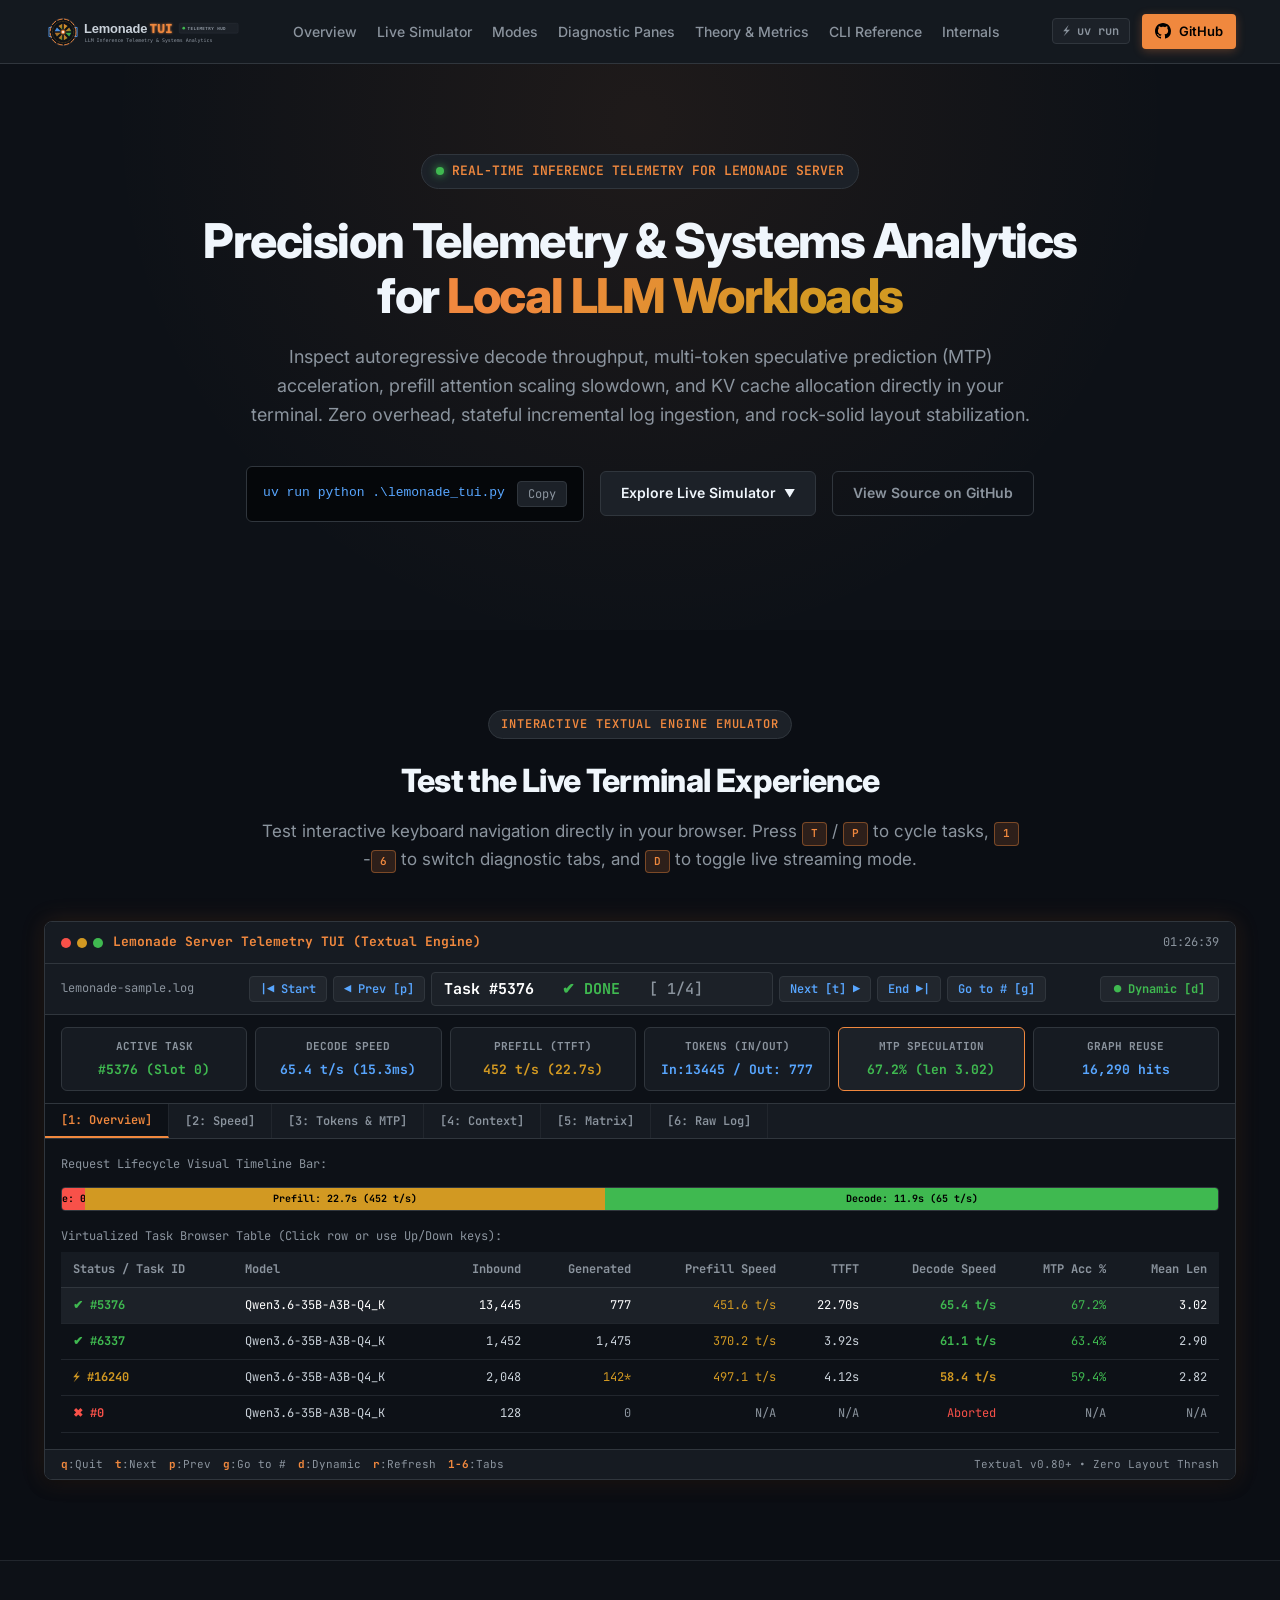
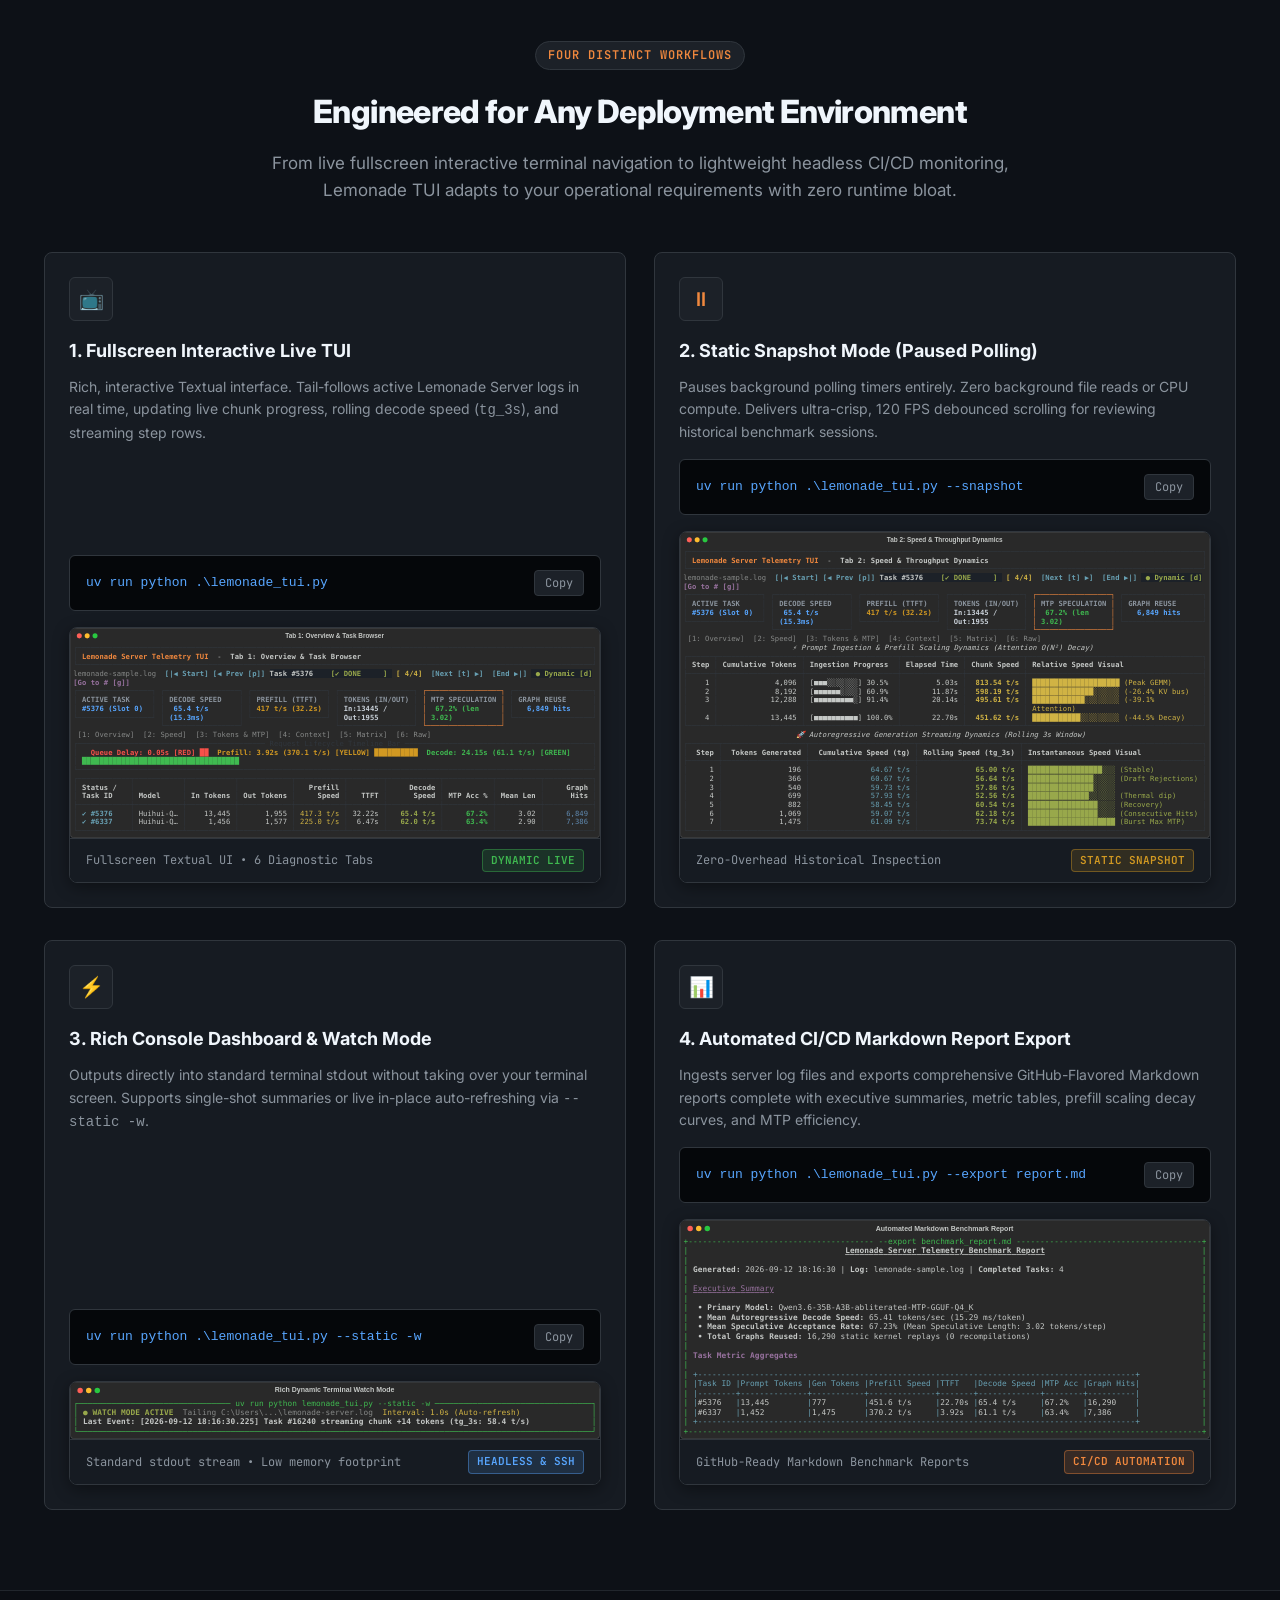
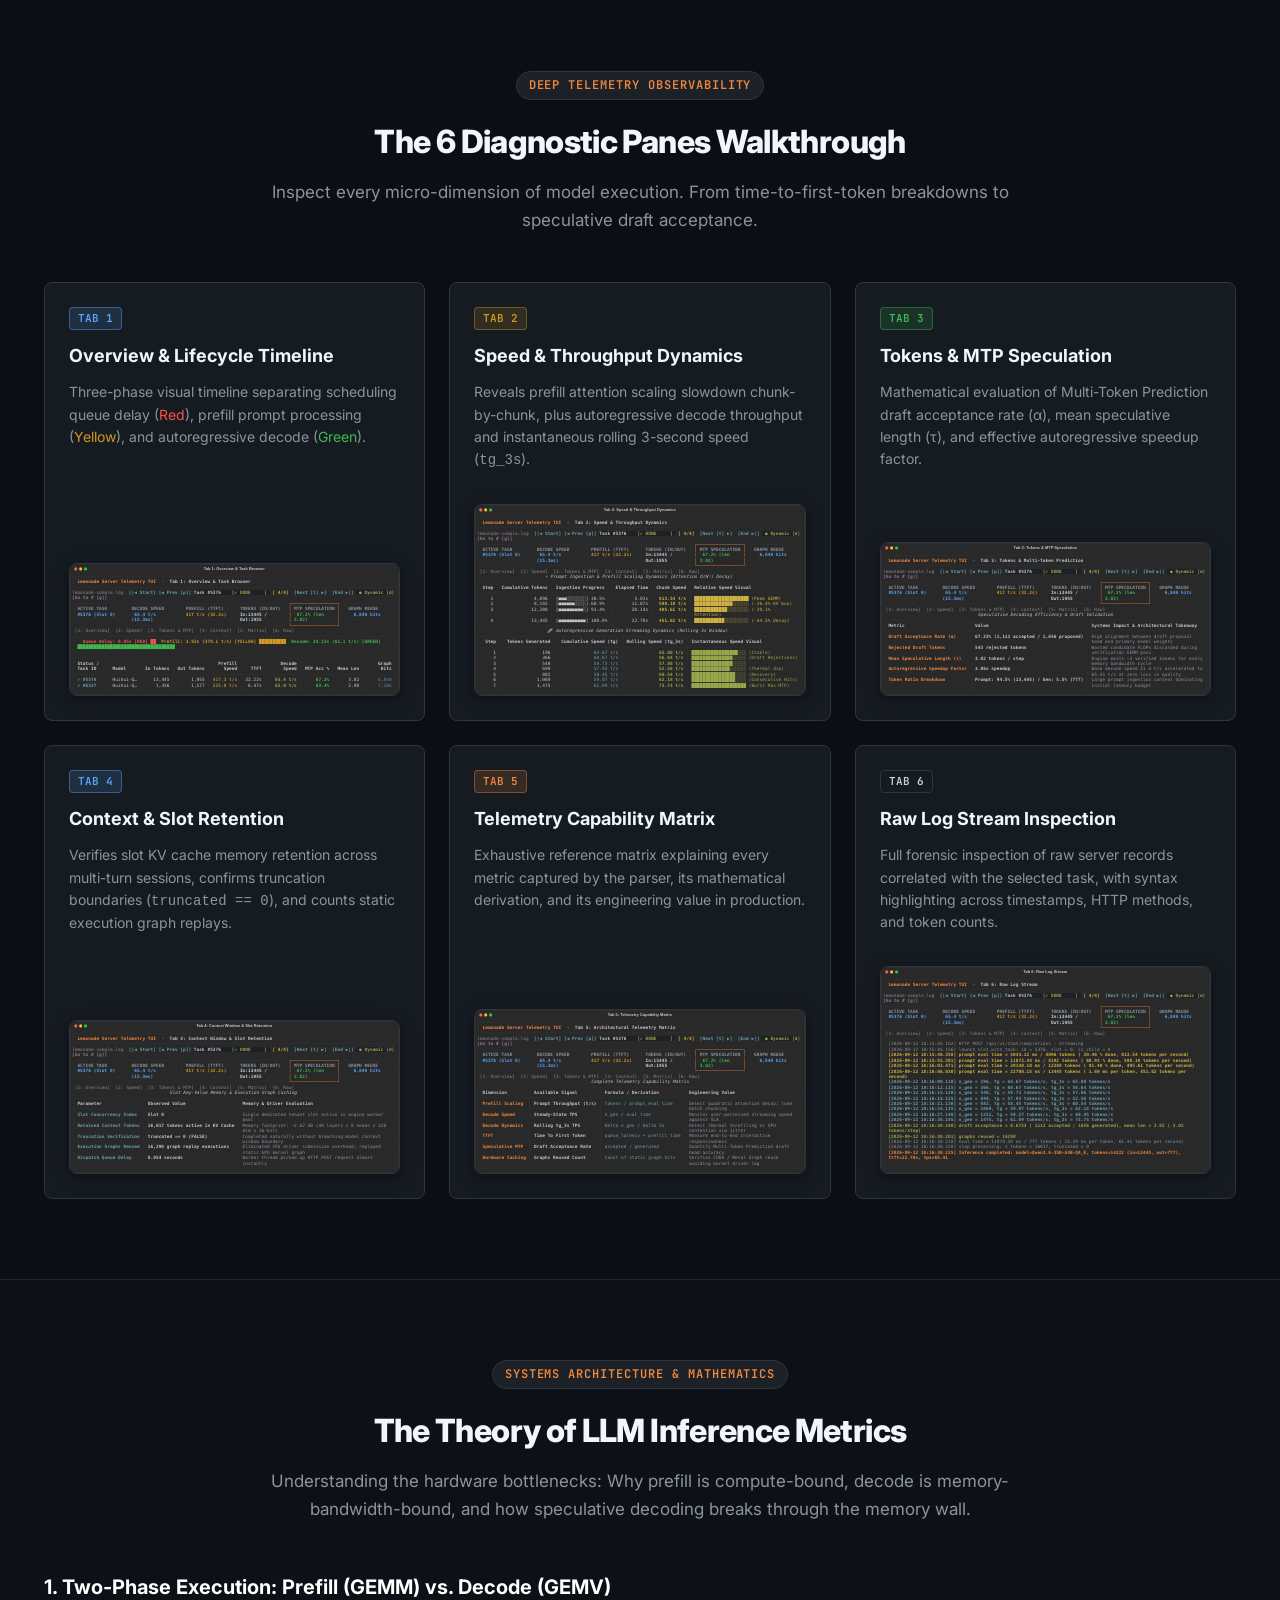
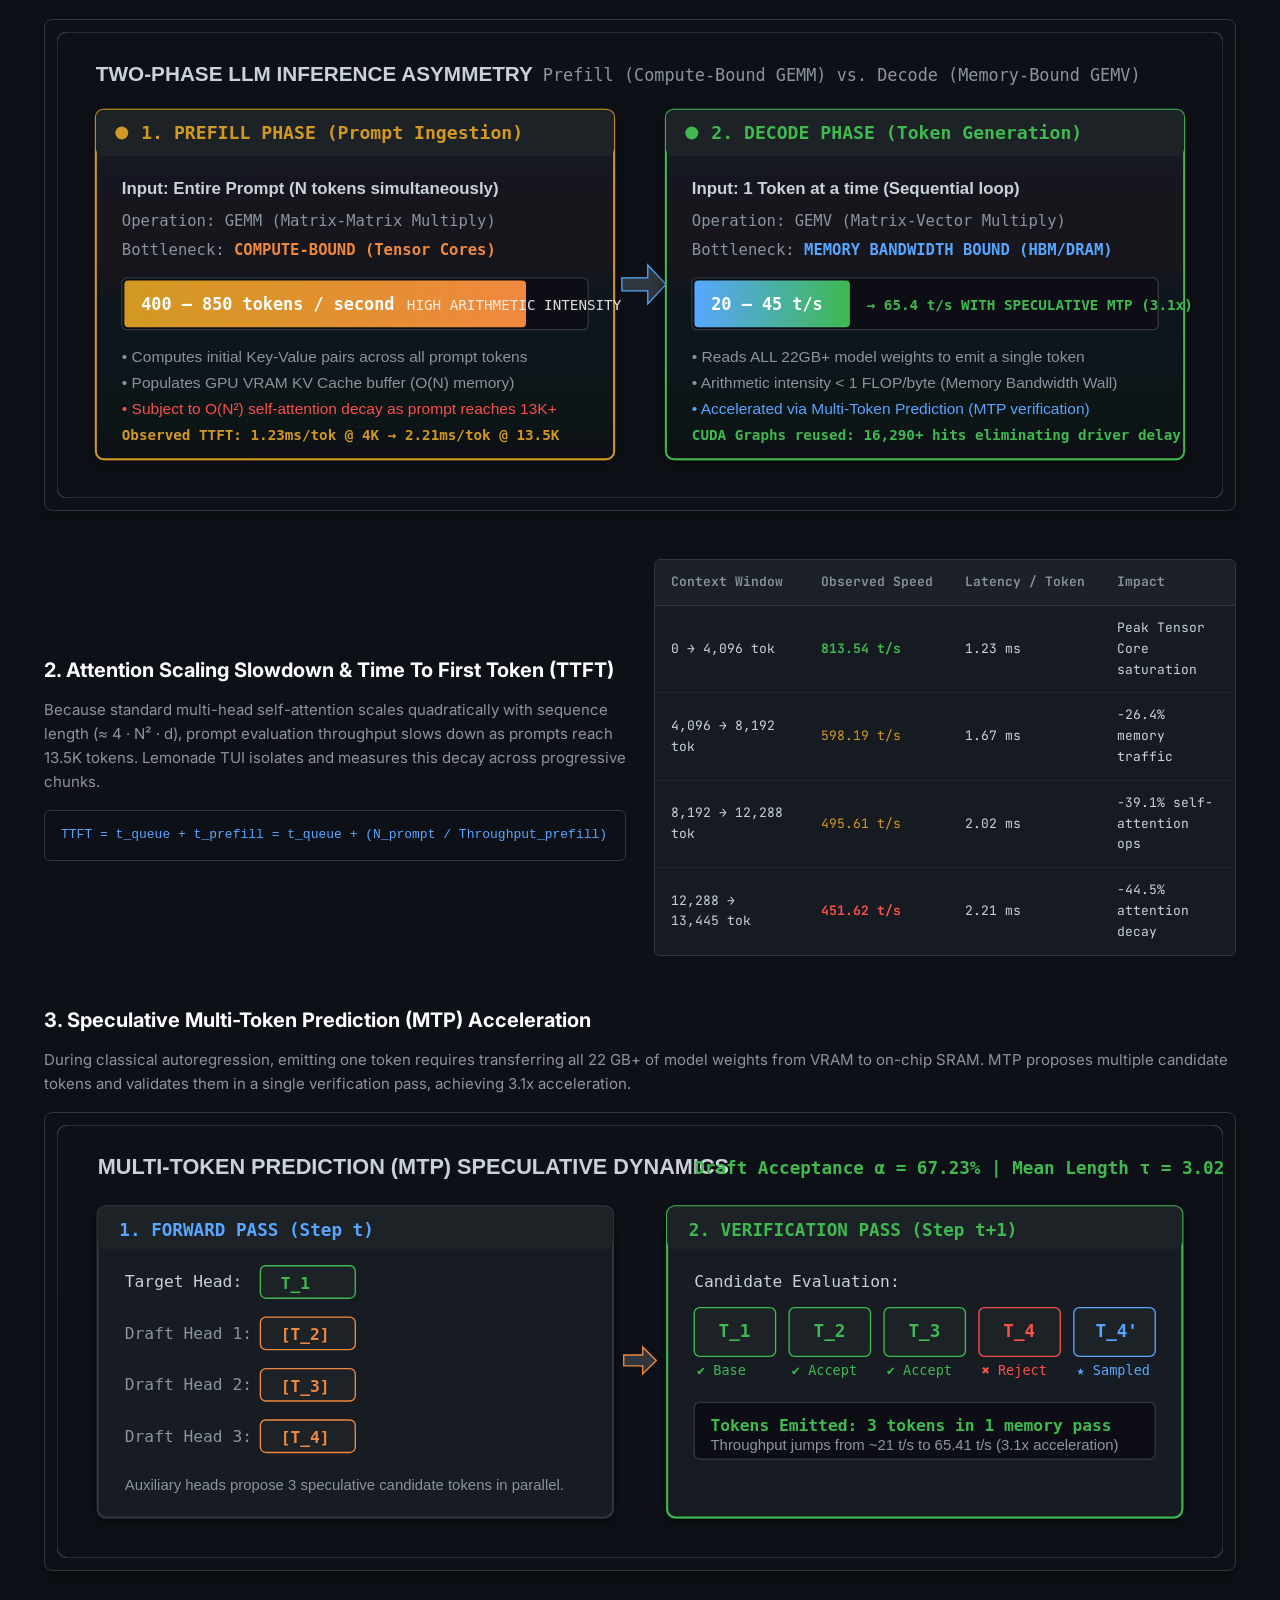
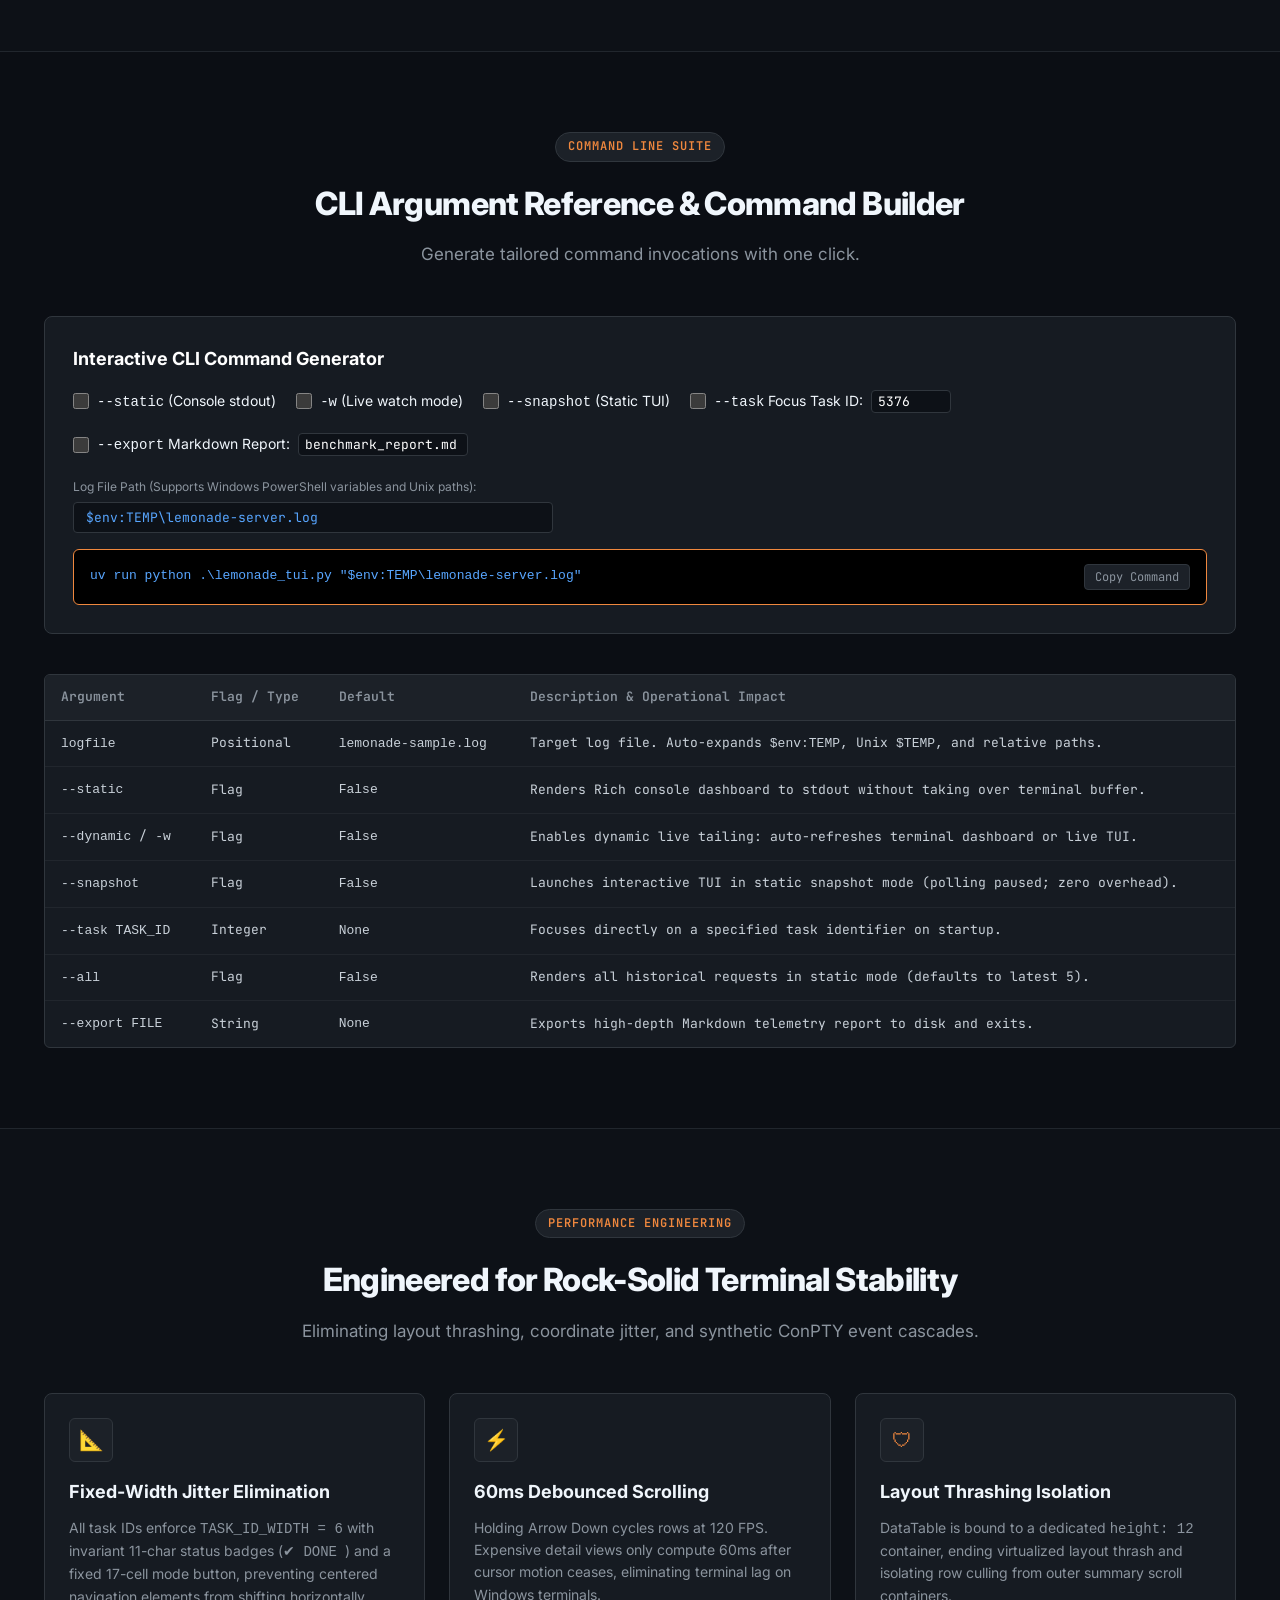
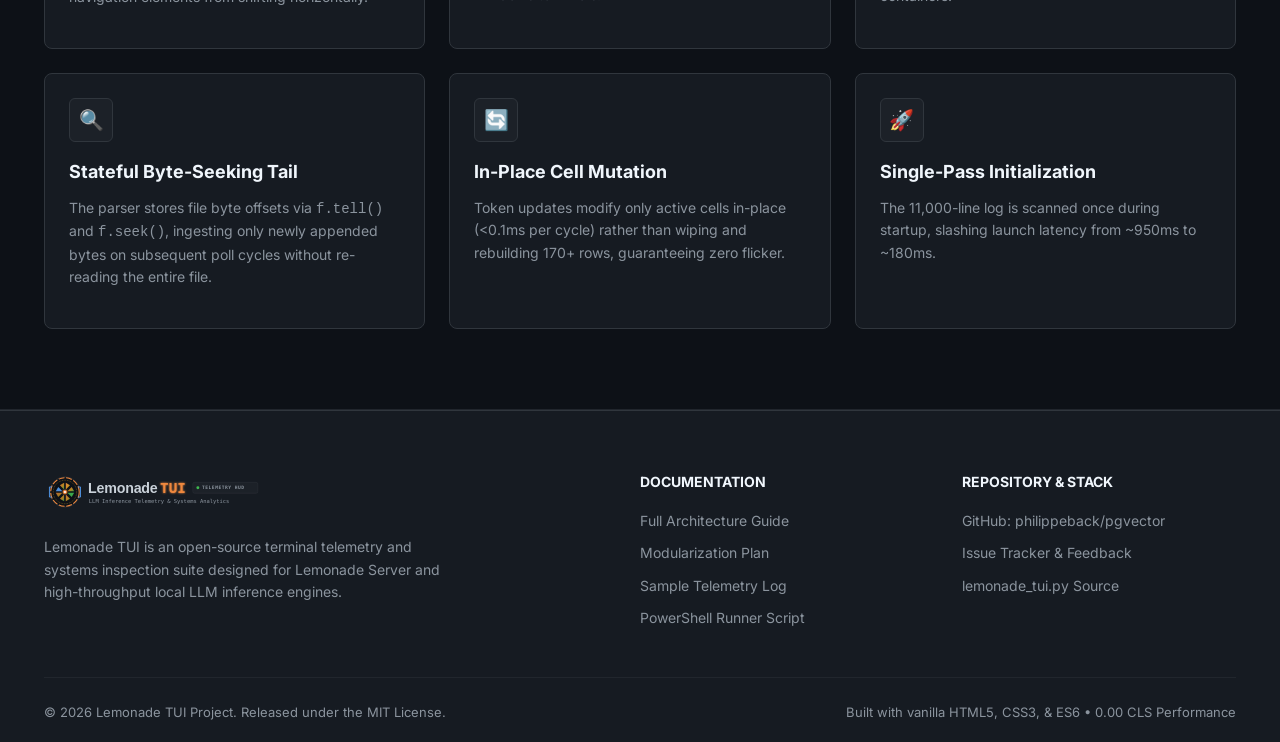
==== commit c2c5fa89: "feat(firebase): add firebase hosting configuration and update repo link" ====
--- a/website/index.html
+++ b/website/index.html
@@ -45,7 +45,7 @@
         <button class="btn btn-secondary btn-sm btn-copy" data-clipboard-text="uv run python .\lemonade_tui.py" title="Copy launch command">
           <span>⚡ uv run</span>
         </button>
-        <a href="https://github.com/philippeback/pgvector" target="_blank" rel="noopener noreferrer" class="btn btn-primary btn-sm" id="btn-github-nav">
+        <a href="https://github.com/philippeback/lemonade_tui" target="_blank" rel="noopener noreferrer" class="btn btn-primary btn-sm" id="btn-github-nav">
           <svg height="16" width="16" viewBox="0 0 16 16" fill="currentColor">
             <path d="M8 0C3.58 0 0 3.58 0 8c0 3.54 2.29 6.53 5.47 7.59.4.07.55-.17.55-.38 0-.19-.01-.82-.01-1.49-2.01.37-2.53-.49-2.69-.94-.09-.23-.48-.94-.82-1.13-.28-.15-.68-.52-.01-.53.63-.01 1.08.58 1.23.82.72 1.21 1.87.87 2.33.66.07-.52.28-.87.51-1.07-1.78-.2-3.64-.89-3.64-3.95 0-.87.31-1.59.82-2.15-.08-.2-.36-1.02.08-2.12 0 0 .67-.21 2.2.82.64-.18 1.32-.27 2-.27.68 0 1.36.09 2 .27 1.53-1.04 2.2-.82 2.2-.82.44 1.1.16 1.92.08 2.12.51.56.82 1.27.82 2.15 0 3.07-1.87 3.75-3.65 3.95.29.25.54.73.54 1.48 0 1.07-.01 1.93-.01 2.2 0 .21.15.46.55.38A8.013 8.013 0 0016 8c0-4.42-3.58-8-8-8z"/>
           </svg>
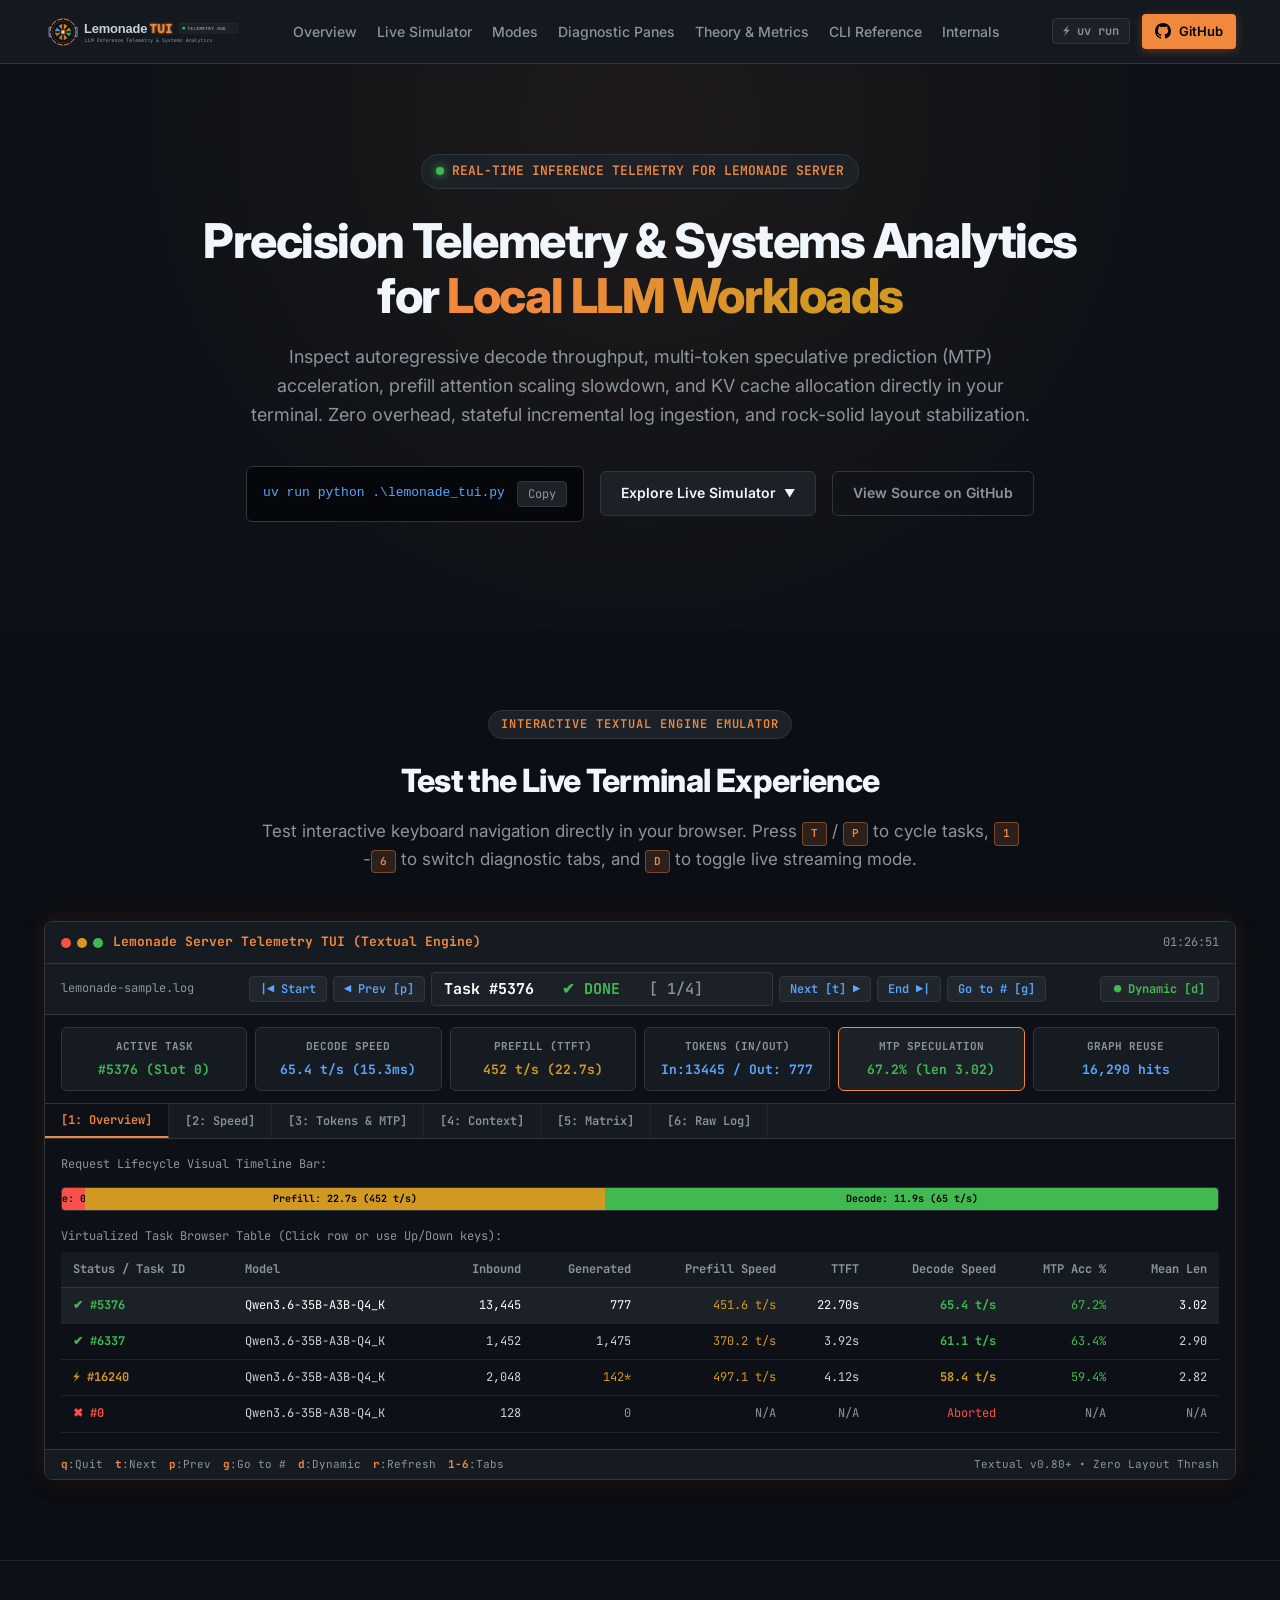
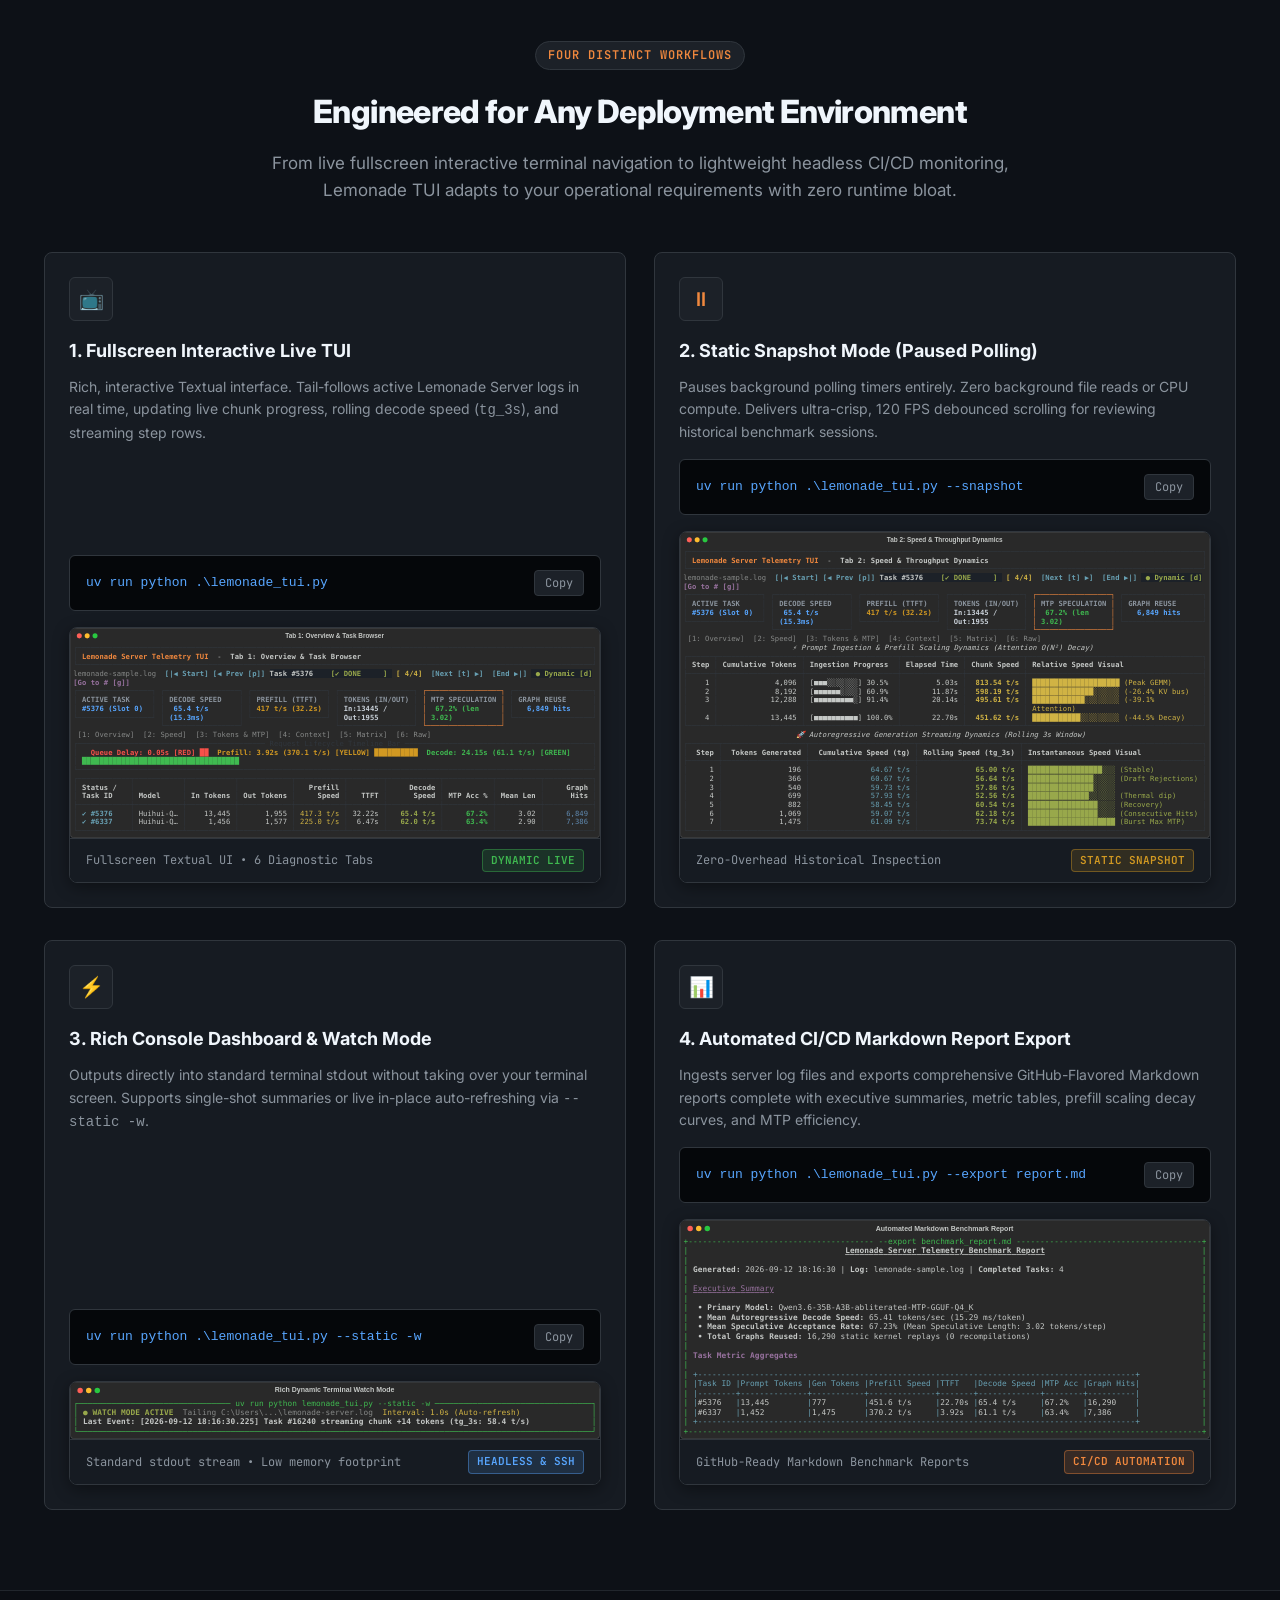
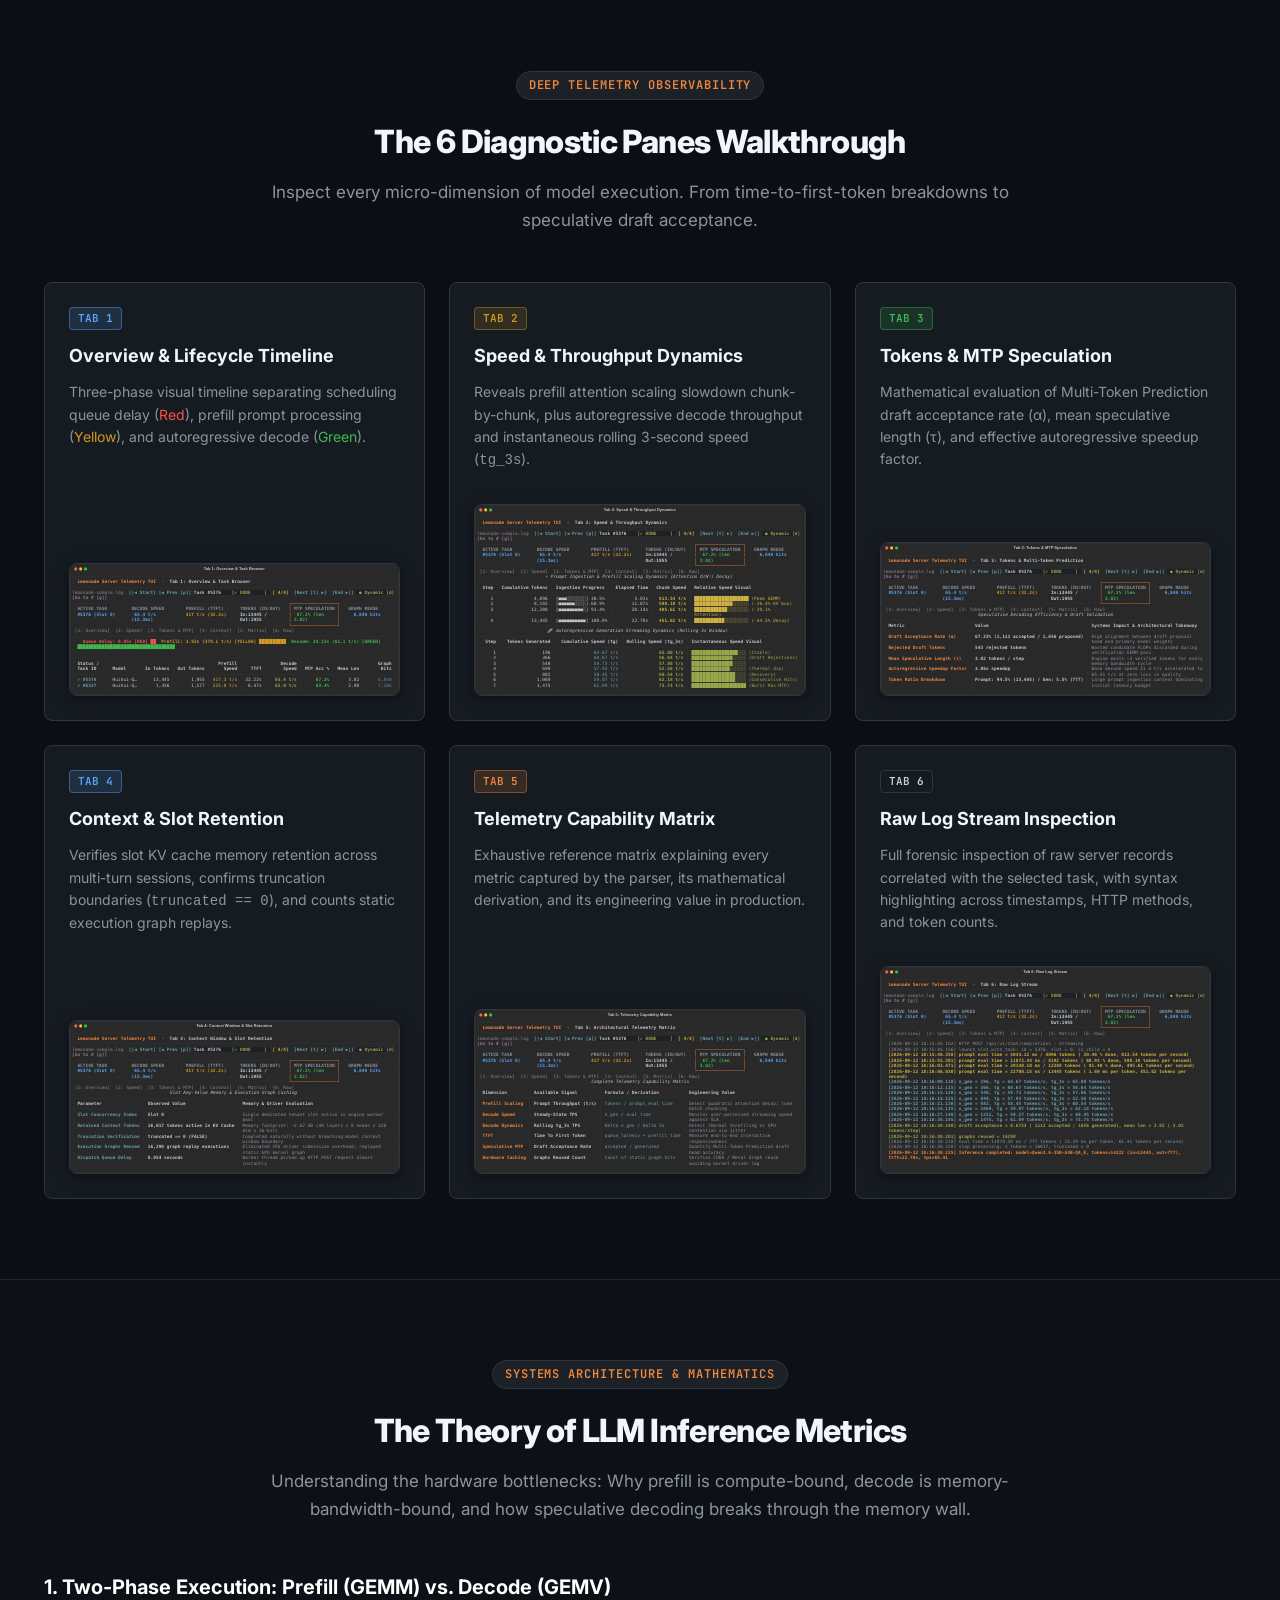
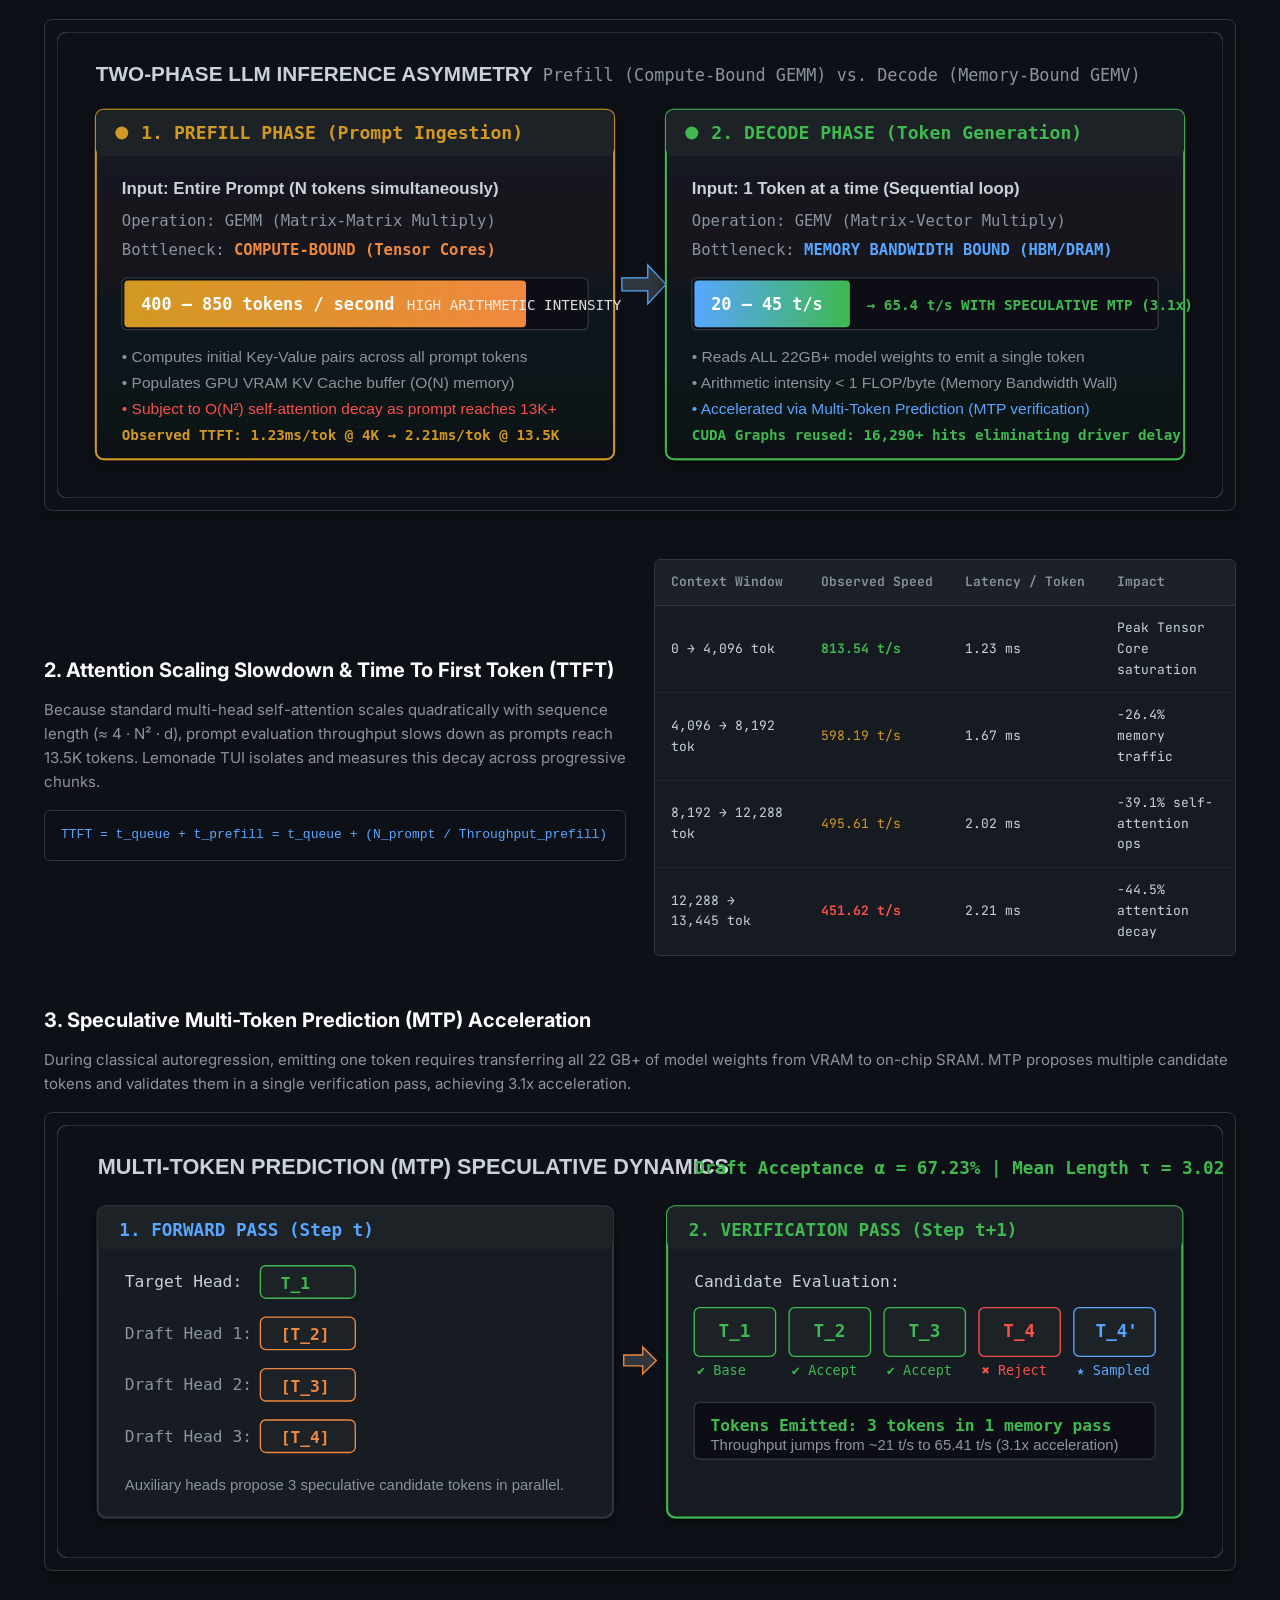
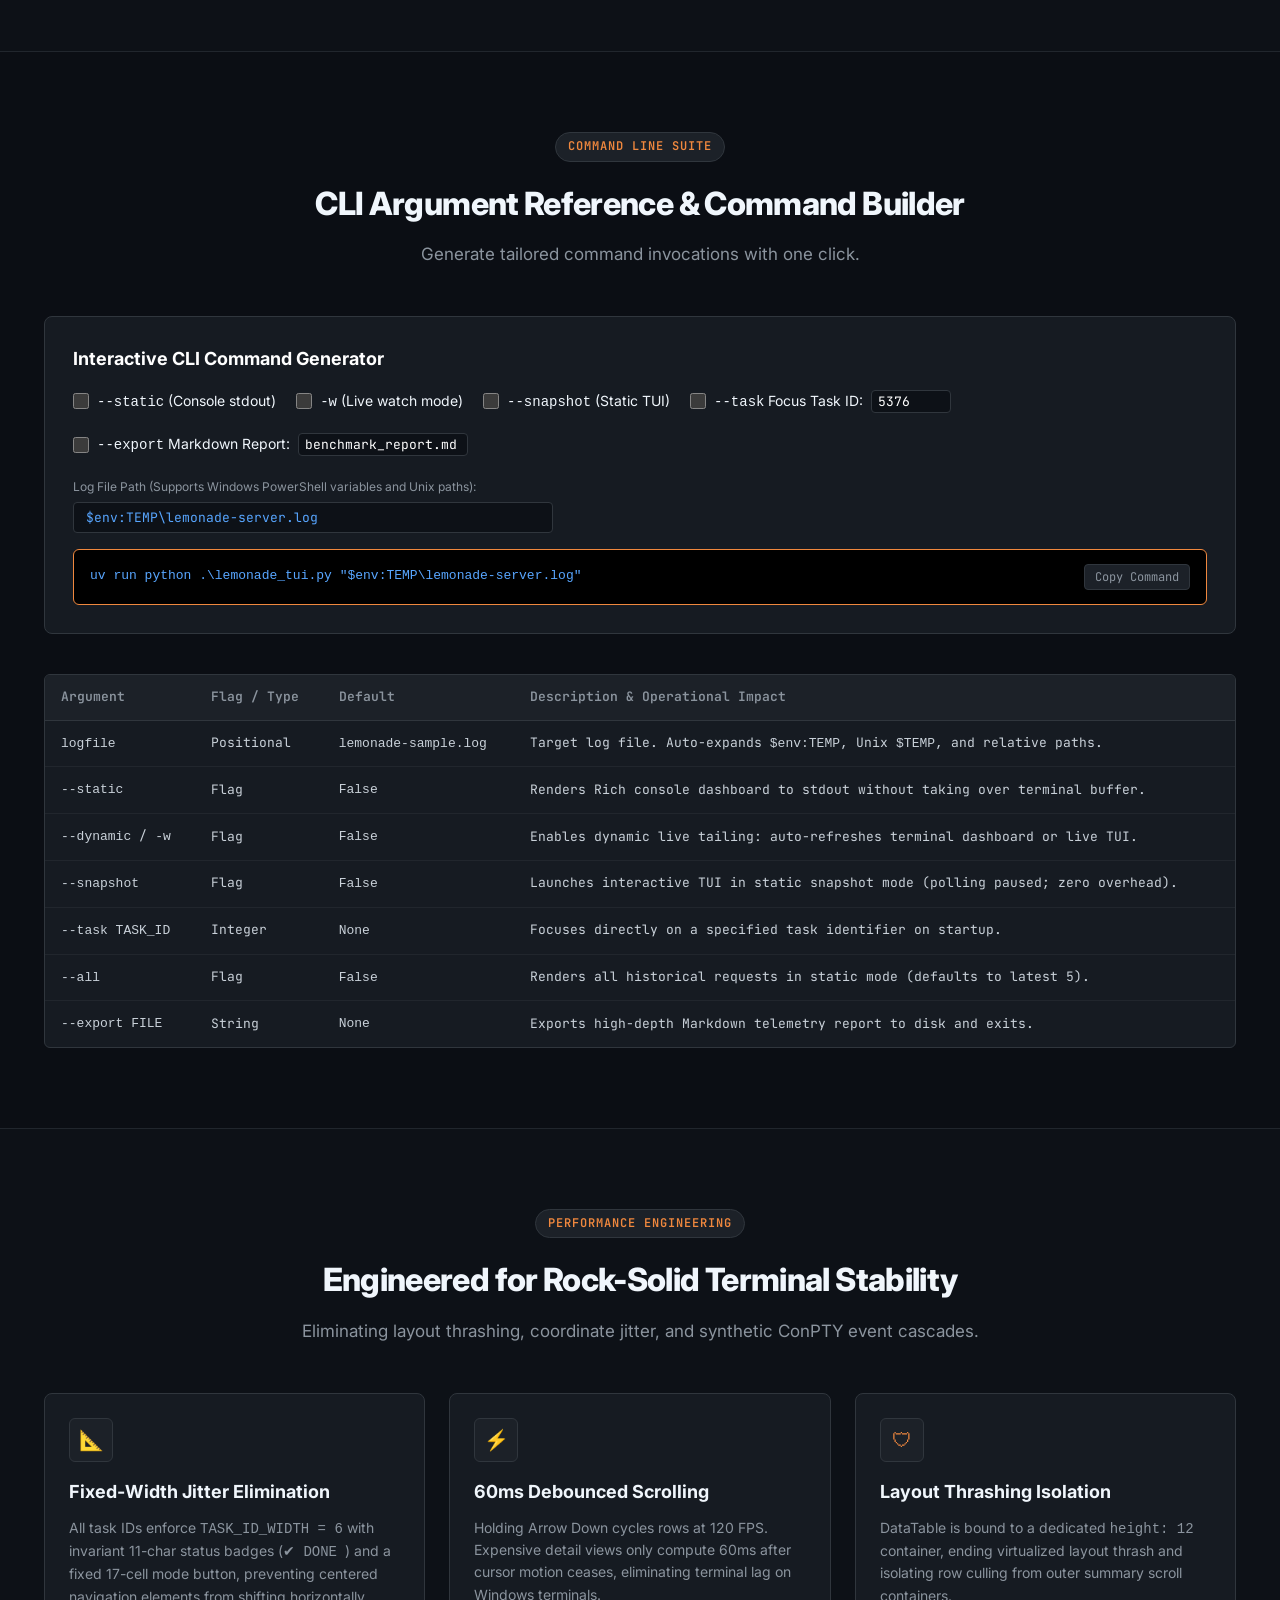
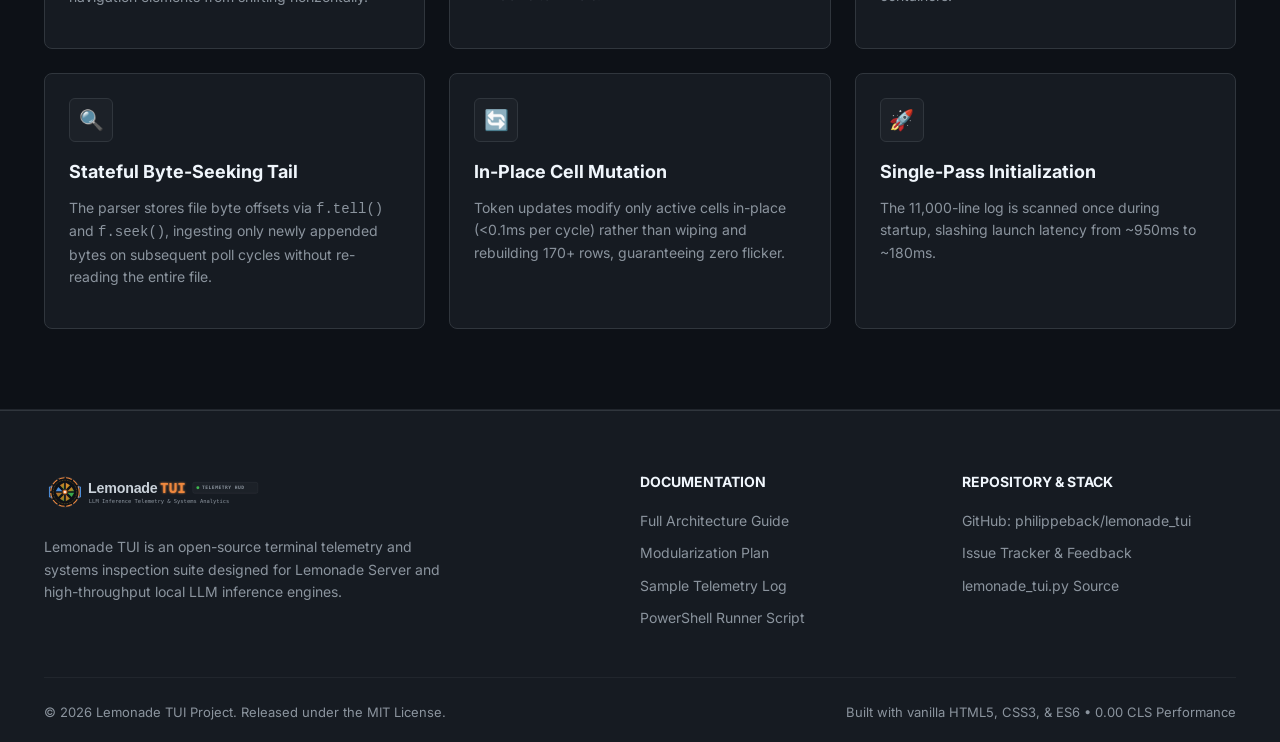
==== commit faf05cb2: "fix(links): update all references and links from pgvector to lemonade_tui" ====
--- a/website/index.html
+++ b/website/index.html
@@ -84,7 +84,7 @@
           <span>Explore Live Simulator</span>
           <span style="font-size: 11px;">▼</span>
         </a>
-        <a href="https://github.com/philippeback/pgvector" target="_blank" rel="noopener noreferrer" class="btn btn-ghost">
+        <a href="https://github.com/philippeback/lemonade_tui" target="_blank" rel="noopener noreferrer" class="btn btn-ghost">
           <span>View Source on GitHub</span>
         </a>
       </div>
@@ -928,10 +928,10 @@
             Documentation
           </h4>
           <ul style="list-style: none; display: flex; flex-direction: column; gap: 10px; font-size: 14px;">
-            <li><a href="https://github.com/philippeback/pgvector/blob/main/lemonade_tui_full_guide.md" target="_blank" style="color: var(--color-text-muted); text-decoration: none;">Full Architecture Guide</a></li>
-            <li><a href="https://github.com/philippeback/pgvector/blob/main/lemonade_tui_modularization_plan.md" target="_blank" style="color: var(--color-text-muted); text-decoration: none;">Modularization Plan</a></li>
-            <li><a href="https://github.com/philippeback/pgvector/blob/main/lemonade-sample.log" target="_blank" style="color: var(--color-text-muted); text-decoration: none;">Sample Telemetry Log</a></li>
-            <li><a href="https://github.com/philippeback/pgvector/blob/main/run_lemonade_tui.ps1" target="_blank" style="color: var(--color-text-muted); text-decoration: none;">PowerShell Runner Script</a></li>
+            <li><a href="https://github.com/philippeback/lemonade_tui/blob/main/lemonade_tui_full_guide.md" target="_blank" style="color: var(--color-text-muted); text-decoration: none;">Full Architecture Guide</a></li>
+            <li><a href="https://github.com/philippeback/lemonade_tui/blob/main/lemonade_tui_modularization_plan.md" target="_blank" style="color: var(--color-text-muted); text-decoration: none;">Modularization Plan</a></li>
+            <li><a href="https://github.com/philippeback/lemonade_tui/blob/main/lemonade-sample.log" target="_blank" style="color: var(--color-text-muted); text-decoration: none;">Sample Telemetry Log</a></li>
+            <li><a href="https://github.com/philippeback/lemonade_tui/blob/main/run_lemonade_tui.ps1" target="_blank" style="color: var(--color-text-muted); text-decoration: none;">PowerShell Runner Script</a></li>
           </ul>
         </div>
 
@@ -940,9 +940,9 @@
             Repository &amp; Stack
           </h4>
           <ul style="list-style: none; display: flex; flex-direction: column; gap: 10px; font-size: 14px;">
-            <li><a href="https://github.com/philippeback/pgvector" target="_blank" style="color: var(--color-text-muted); text-decoration: none;">GitHub: philippeback/pgvector</a></li>
-            <li><a href="https://github.com/philippeback/pgvector/issues" target="_blank" style="color: var(--color-text-muted); text-decoration: none;">Issue Tracker &amp; Feedback</a></li>
-            <li><a href="https://github.com/philippeback/pgvector/blob/main/lemonade_tui.py" target="_blank" style="color: var(--color-text-muted); text-decoration: none;">lemonade_tui.py Source</a></li>
+            <li><a href="https://github.com/philippeback/lemonade_tui" target="_blank" style="color: var(--color-text-muted); text-decoration: none;">GitHub: philippeback/lemonade_tui</a></li>
+            <li><a href="https://github.com/philippeback/lemonade_tui/issues" target="_blank" style="color: var(--color-text-muted); text-decoration: none;">Issue Tracker &amp; Feedback</a></li>
+            <li><a href="https://github.com/philippeback/lemonade_tui/blob/main/lemonade_tui.py" target="_blank" style="color: var(--color-text-muted); text-decoration: none;">lemonade_tui.py Source</a></li>
           </ul>
         </div>
 
